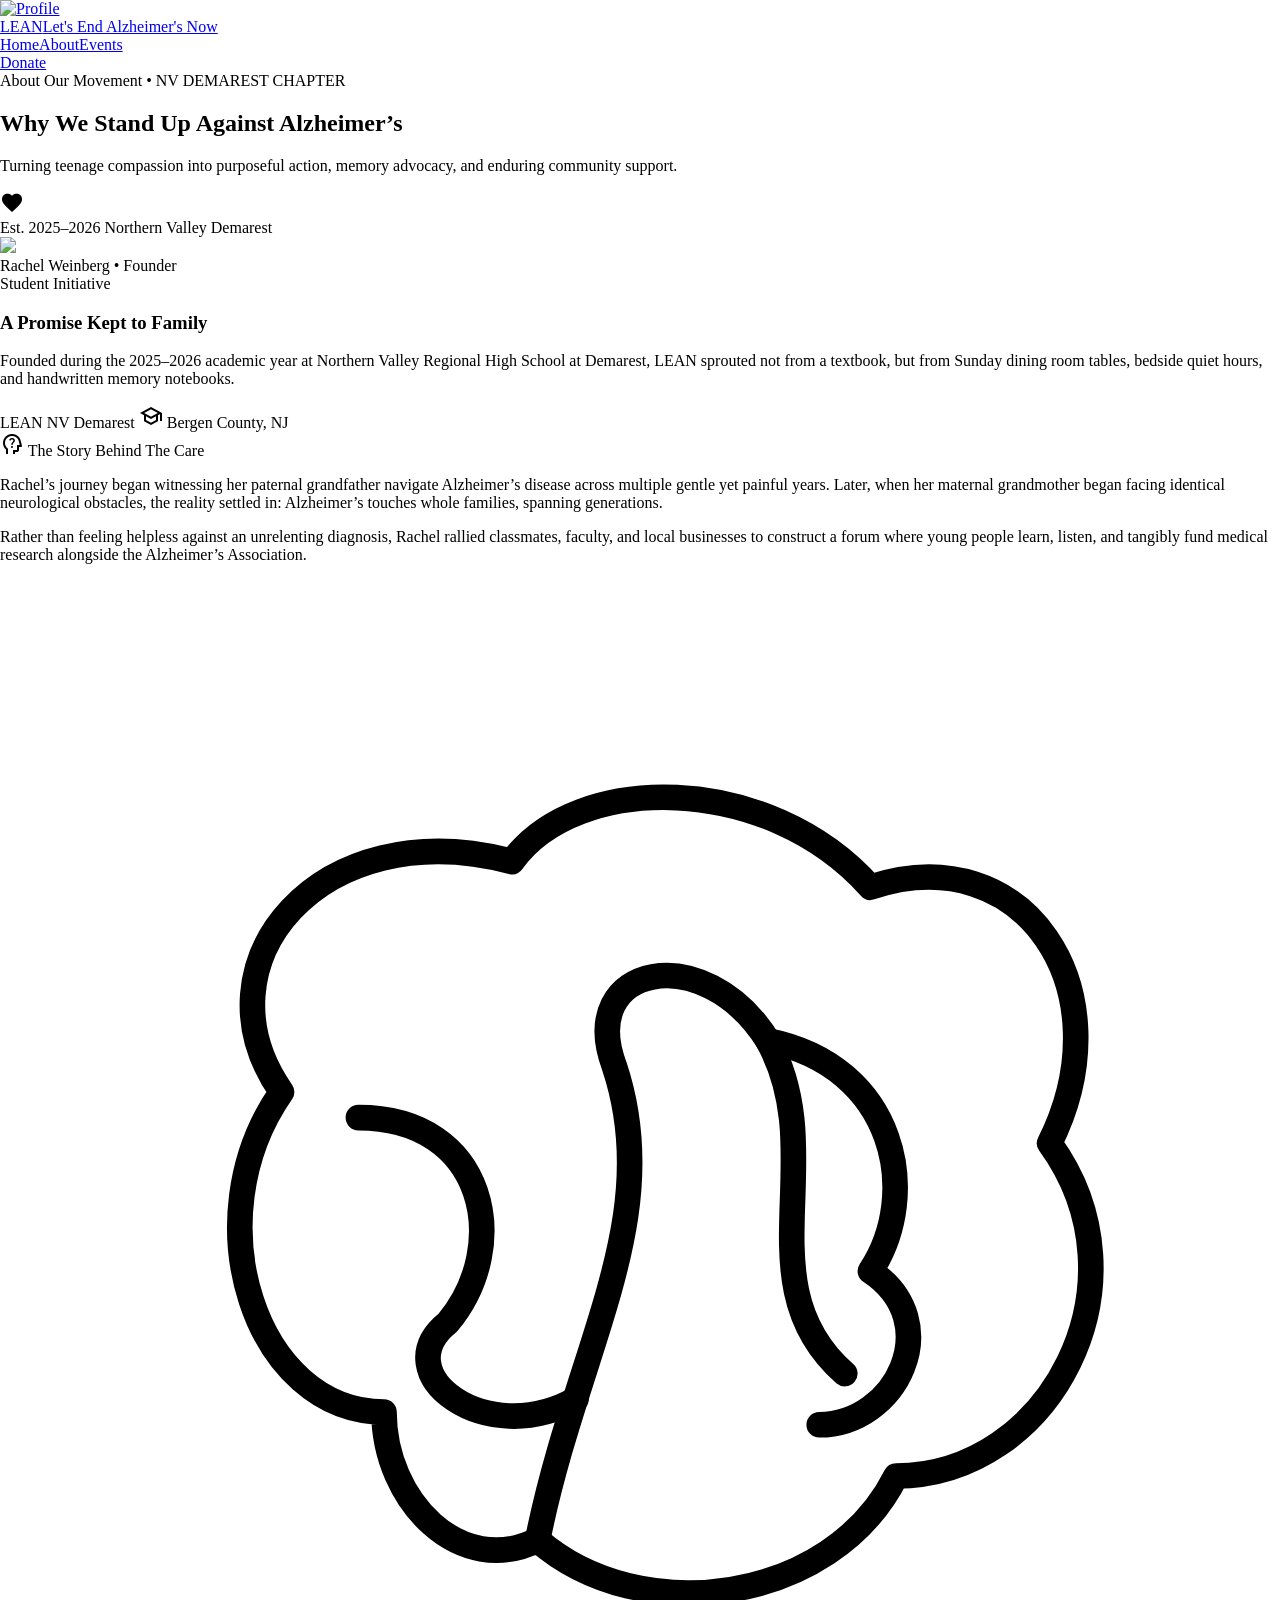
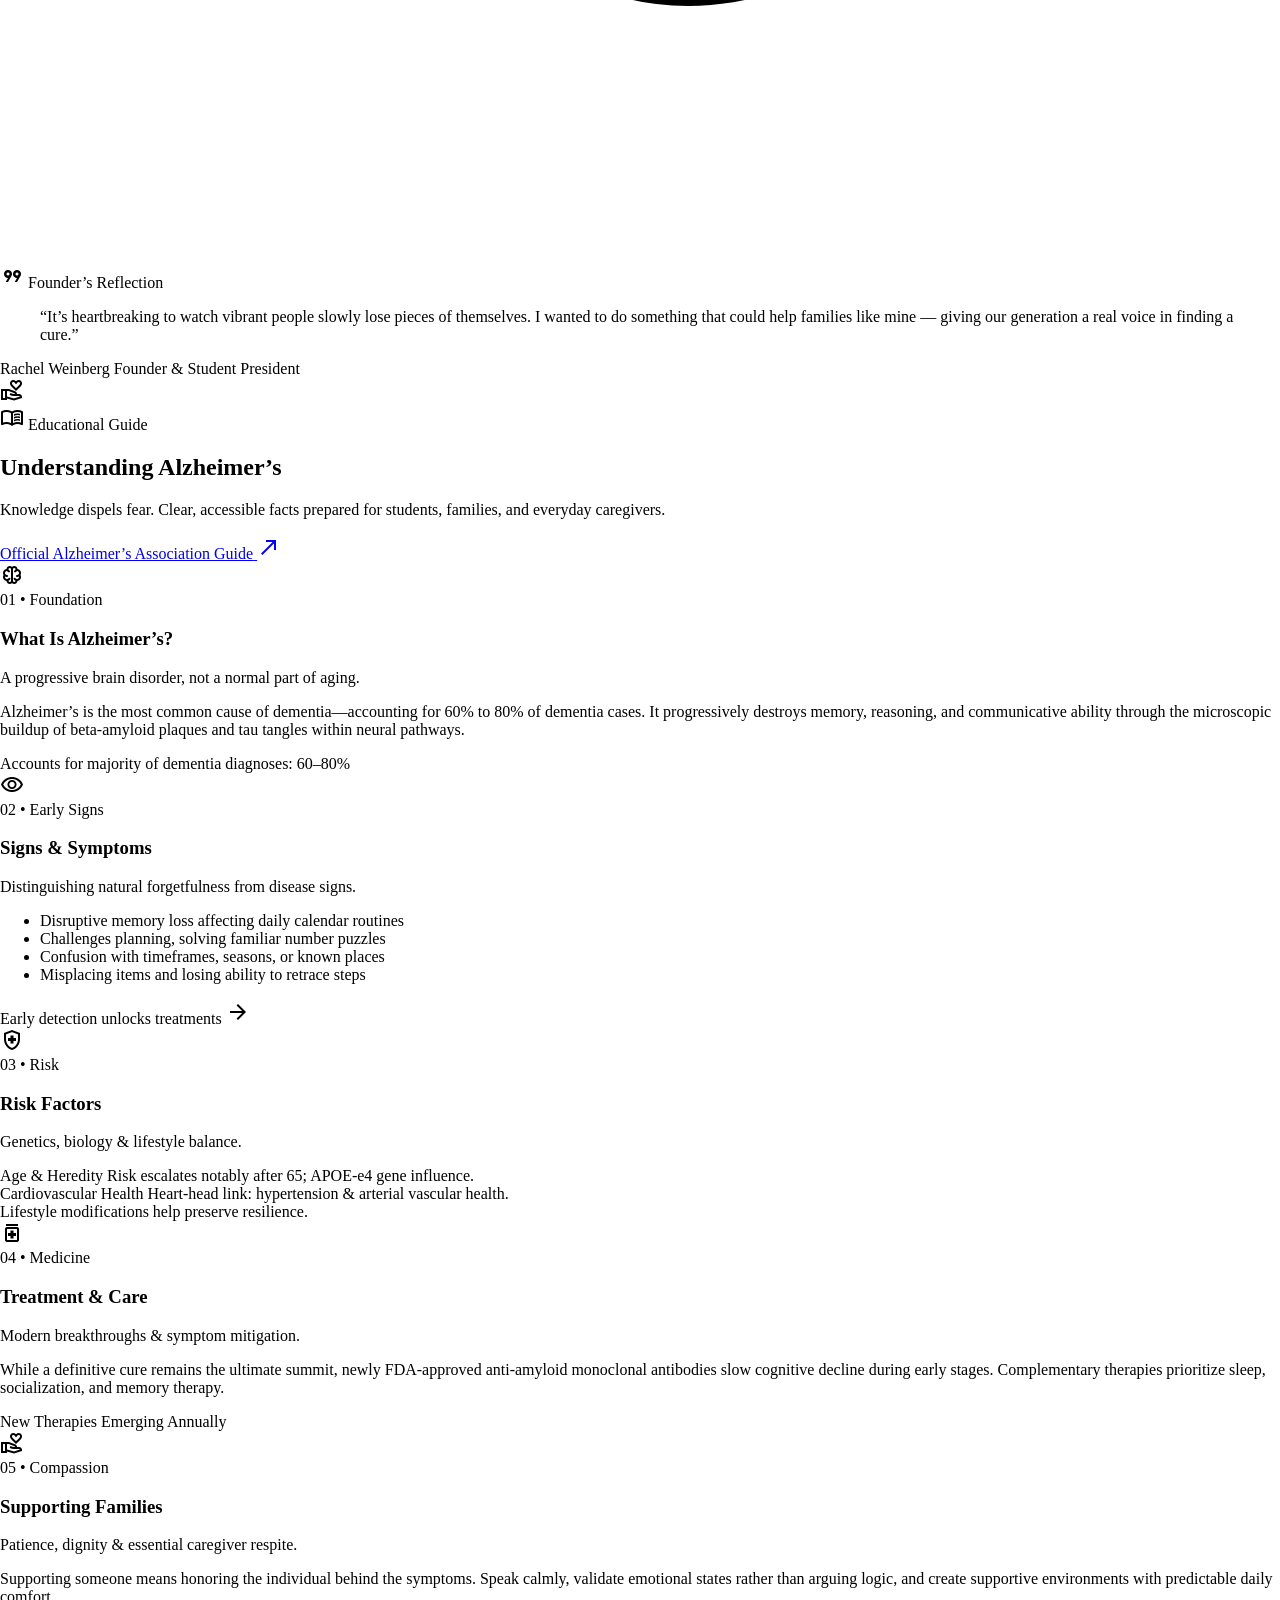
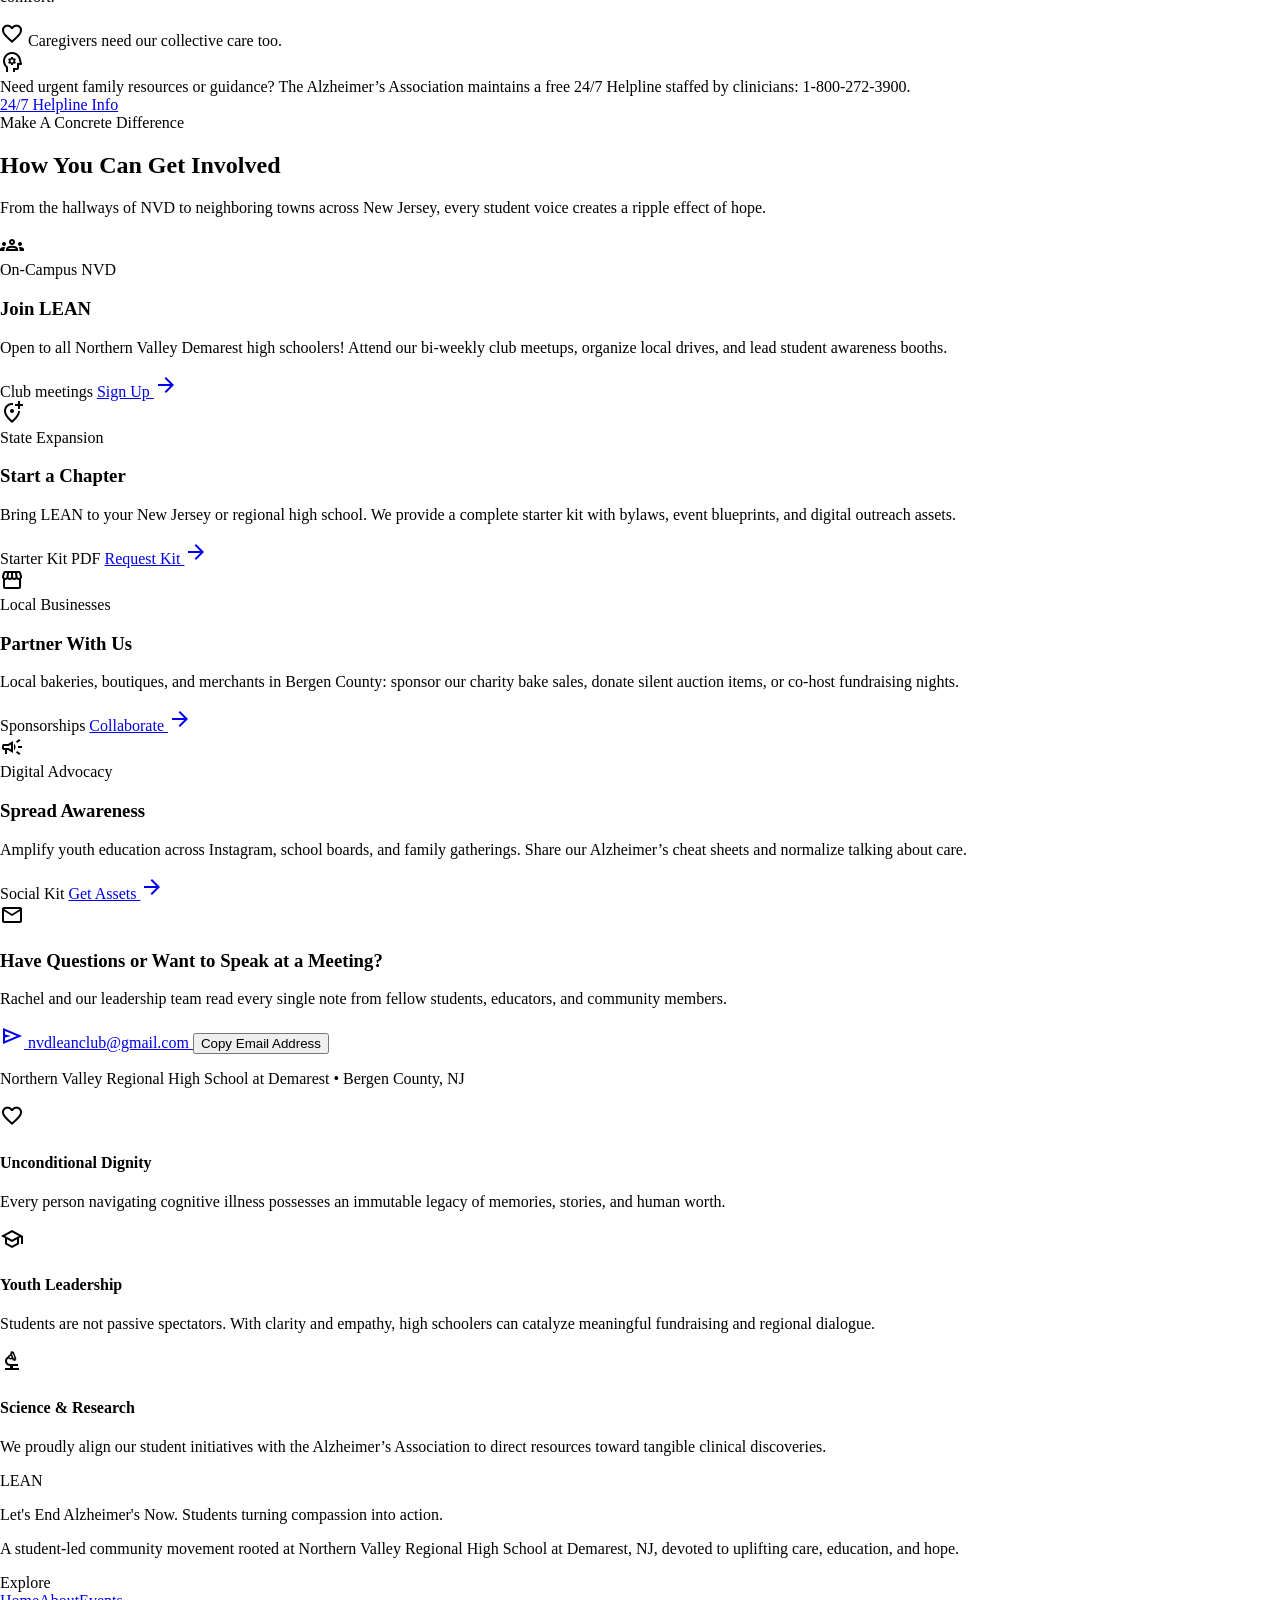
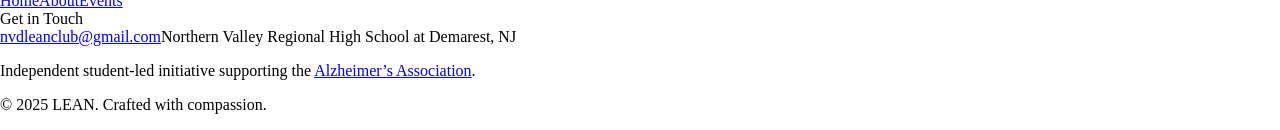
==== about.html @ e86d23d5 "Initial commit" ====
<!DOCTYPE html><html lang="en" style=""><head><meta charset="utf-8"><meta content="width=device-width, initial-scale=1.0" name="viewport"><meta content="web_standard" name="shell-type"><title>LEAN — Let's End Alzheimer's Now</title><link href="https://fonts.googleapis.com" rel="preconnect"><link crossorigin="" href="https://fonts.gstatic.com" rel="preconnect"><link href="https://fonts.googleapis.com/css2?family=Playfair+Display:ital,wght@0,400..900;1,400..900&amp;family=Plus+Jakarta+Sans:wght@400;500;600;700;800&amp;display=swap" rel="stylesheet"><link href="https://fonts.googleapis.com/css2?family=Material+Symbols+Outlined:opsz,wght,FILL,GRAD@24,400,0,0" rel="stylesheet">
<link href="https://fonts.googleapis.com/css2?family=Material+Symbols+Outlined:wght,FILL@100..700,0..1&amp;display=swap" rel="stylesheet"><link href="styles.css" rel="stylesheet"><script src="https://cdn.tailwindcss.com"></script><script id="tailwind-config">tailwind.config = { darkMode: "class", theme: { extend: { "colors": { "primary-fixed": "#f5d9ff", "on-surface-variant": "#4c444f", "on-error": "#ffffff", "secondary-container": "#e097ff", "on-surface": "#2c0d3b", "surface-container-high": "#f9e0ff", "background": "#fff7fc", "surface-tint": "#7a4a96", "on-error-container": "#93000a", "on-secondary-container": "#682587", "tertiary-fixed-dim": "#dabce7", "error-container": "#ffdad6", "on-primary-fixed": "#30004b", "surface-container": "#fce7ff", "surface-container-lowest": "#ffffff", "on-tertiary-fixed": "#271333", "on-primary-container": "#b27fcf", "error": "#ba1a1a", "tertiary-container": "#392345", "inverse-on-surface": "#fdebff", "on-tertiary-fixed-variant": "#553e61", "primary": "#2a0042", "secondary-fixed-dim": "#eab2ff", "tertiary": "#230e2f", "on-tertiary": "#ffffff", "inverse-primary": "#e5b4ff", "on-primary": "#ffffff", "surface-variant": "#f7d8ff", "surface": "#fff7fc", "surface-container-highest": "#f7d8ff", "on-secondary": "#ffffff", "tertiary-fixed": "#f5d9ff", "on-secondary-fixed-variant": "#692689", "inverse-surface": "#422351", "secondary": "#8441a3", "on-tertiary-container": "#a589b2", "primary-container": "#43145f", "surface-bright": "#fff7fc", "surface-dim": "#f3cdff", "secondary-fixed": "#f7d8ff", "on-primary-fixed-variant": "#60327c", "outline": "#7e7480", "on-secondary-fixed": "#310048", "primary-fixed-dim": "#e5b4ff", "surface-container-low": "#feefff", "on-background": "#2c0d3b", "outline-variant": "#cfc3d0" }, "borderRadius": { "DEFAULT": "1rem", "lg": "2rem", "xl": "3rem", "full": "9999px" }, "spacing": { "space-sm": "0.75rem", "space-lg": "2rem", "margin-mobile": "1.25rem", "gutter-mobile": "1rem", "space-md": "1.25rem", "space-xs": "0.375rem", "gutter": "1.5rem", "space-xl": "3.5rem", "margin": "2.5rem" }, "fontFamily": { "label-script": [ "Playfair Display" ], "subheading-serif-sm": [ "Playfair Display" ], "headline-xl": [ "Plus Jakarta Sans" ], "body-md": [ "Plus Jakarta Sans" ], "body-sm": [ "Plus Jakarta Sans" ], "headline-xl-mobile": [ "Plus Jakarta Sans" ], "headline-lg-mobile": [ "Plus Jakarta Sans" ], "headline-lg": [ "Plus Jakarta Sans" ], "label-caps": [ "Plus Jakarta Sans" ], "headline-md": [ "Plus Jakarta Sans" ], "subheading-serif": [ "Playfair Display" ], "body-lg": [ "Plus Jakarta Sans" ] }, "fontSize": { "label-script": [ "15px", { "lineHeight": "20px", "fontWeight": "400" } ], "subheading-serif-sm": [ "18px", { "lineHeight": "26px", "fontWeight": "400" } ], "headline-xl": [ "48px", { "lineHeight": "56px", "letterSpacing": "0.08em", "fontWeight": "800" } ], "body-md": [ "16px", { "lineHeight": "24px", "fontWeight": "400" } ], "body-sm": [ "14px", { "lineHeight": "20px", "fontWeight": "400" } ], "headline-xl-mobile": [ "32px", { "lineHeight": "40px", "letterSpacing": "0.06em", "fontWeight": "800" } ], "headline-lg-mobile": [ "26px", { "lineHeight": "34px", "letterSpacing": "0.06em", "fontWeight": "800" } ], "headline-lg": [ "36px", { "lineHeight": "44px", "letterSpacing": "0.08em", "fontWeight": "800" } ], "label-caps": [ "13px", { "lineHeight": "18px", "letterSpacing": "0.12em", "fontWeight": "700" } ], "headline-md": [ "24px", { "lineHeight": "32px", "letterSpacing": "0.05em", "fontWeight": "700" } ], "subheading-serif": [ "22px", { "lineHeight": "30px", "fontWeight": "400" } ], "body-lg": [ "18px", { "lineHeight": "28px", "fontWeight": "400" } ] } } } };</script></head><body class="bg-background font-body-md text-on-surface antialiased selection:bg-secondary-container selection:text-on-secondary-container"><header class="fixed top-0 left-0 right-0 w-full z-50 bg-surface/85 backdrop-blur-xl shadow-[0_12px_32px_-4px_rgba(67,20,95,0.06)]"><div class="h-20 w-full px-margin-mobile lg:px-margin flex items-center justify-between gap-gutter"><div class="flex items-center gap-space-sm min-w-0"><a class="flex items-center gap-space-sm group" data-path="home" href="index.html"><div class="relative flex items-center justify-center"><div class="absolute -inset-1 rounded-full bg-secondary-fixed opacity-70 blur-sm group-hover:opacity-100 transition-opacity"></div><img alt="Profile" class="w-8 h-8 rounded-full object-cover relative z-10" src="https://lh3.googleusercontent.com/aida/[base64]"></div><div class="flex flex-col truncate"><span class="font-headline-md text-body-lg text-primary font-bold tracking-tight">LEAN</span><span class="font-label-script text-label-script italic text-on-surface-variant hidden sm:inline-block leading-none">Let's End Alzheimer's Now</span></div></a></div><nav class="hidden md:flex items-center gap-space-xs px-space-xs py-1 rounded-full bg-surface-container-lowest shadow-[0_4px_12px_-2px_rgba(67,20,95,0.04)]" data-active-classes="bg-surface-container text-primary font-bold rounded-full shadow-sm"><a class="px-space-md py-space-xs rounded-full font-label-caps text-label-caps uppercase text-on-surface-variant hover:text-on-surface hover:bg-surface-container transition-all" data-path="home" href="index.html">Home</a><a aria-current="page" class="px-space-md py-space-xs uppercase transition-all bg-surface-container text-primary font-bold rounded-full shadow-sm" data-path="about" href="about.html">About</a><a class="px-space-md py-space-xs rounded-full font-label-caps text-label-caps uppercase text-on-surface-variant hover:text-on-surface hover:bg-surface-container transition-all" data-path="events" href="events.html">Events</a></nav><div class="flex items-center gap-space-sm"><a class="inline-flex items-center justify-center px-space-lg py-space-xs rounded-full bg-primary-container text-on-primary font-label-caps text-label-caps uppercase shadow-[0_12px_32px_-4px_rgba(67,20,95,0.25)] hover:bg-secondary hover:text-on-secondary hover:shadow-[0_16px_36px_-4px_rgba(132,65,163,0.35)] transition-all transform hover:-translate-y-0.5 active:translate-y-0" href="donate.html">Donate</a></div></div></header><main class="w-full pt-20 bg-background min-h-screen"><div class="flex flex-col w-full">
<!-- Top Ambient Floating Graphic Elements -->
<div class="relative w-full overflow-hidden">
<div class="absolute -top-24 -right-24 w-96 h-96 rounded-full bg-secondary-fixed opacity-40 blur-3xl pointer-events-none"></div>
<div class="absolute top-1/2 -left-20 w-80 h-80 rounded-full bg-surface-variant opacity-50 blur-2xl pointer-events-none"></div>
<!-- Section 1: Hero & Founder Narrative -->
<section class="w-full px-margin-mobile lg:px-margin pt-space-lg pb-space-xl relative z-10">
<div class="max-w-7xl mx-auto flex flex-col gap-space-lg">
<!-- Breadcrumb / Overline Capsule Badge -->
<div class="flex items-center gap-space-xs">
<span class="inline-flex items-center gap-2 px-space-md py-1.5 rounded-full bg-surface-container text-secondary font-label-caps text-label-caps uppercase shadow-sm">
<span class="w-2 h-2 rounded-full bg-secondary animate-pulse"></span>
            About Our Movement
          </span>
<span class="text-outline font-label-caps text-label-caps tracking-widest hidden sm:inline-block">• NV DEMAREST CHAPTER</span>
</div>
<!-- Hero Heading Block -->
<div class="grid grid-cols-1 lg:grid-cols-12 gap-space-lg items-end">
<div class="lg:col-span-8 flex flex-col gap-space-sm">
<h1 class="font-headline-xl text-headline-xl text-primary uppercase tracking-tight leading-none">
              Why We Stand Up Against Alzheimer’s
            </h1>
<p class="font-subheading-serif text-subheading-serif italic text-on-surface-variant max-w-2xl">
              Turning teenage compassion into purposeful action, memory advocacy, and enduring community support.
            </p>
</div>
<div class="lg:col-span-4 flex lg:justify-end">
<!-- Micro badge inspired by the circular heart emblem -->
<div class="inline-flex items-center gap-space-sm p-space-sm bg-surface-container-lowest rounded-2xl shadow-[0_12px_32px_-4px_rgba(67,20,95,0.06)]">
<div class="w-12 h-12 rounded-full bg-primary-container flex items-center justify-center text-primary-fixed">
<span class="material-symbols-outlined" style="font-variation-settings: 'FILL' 1;">favorite</span>
</div>
<div class="flex flex-col">
<span class="font-headline-md text-body-md font-bold text-primary">Est. 2025–2026</span>
<span class="font-body-sm text-body-sm text-on-surface-variant">Northern Valley Demarest</span>
</div>
</div>
</div>
</div>
<!-- Founder Story: Asymmetric Grid with Fluid Line Brain Art & Speech Bubble -->
<div class="grid grid-cols-1 lg:grid-cols-12 gap-gutter items-stretch mt-space-md">
<!-- Founder Image & Visual Context Card -->
<div class="lg:col-span-5 bg-surface-container-lowest rounded-lg p-space-lg shadow-[0_12px_32px_-4px_rgba(67,20,95,0.08)] flex flex-col justify-between relative overflow-hidden group">
<div class="absolute -bottom-10 -right-10 w-44 h-44 rounded-full bg-surface-container-high opacity-70 pointer-events-none"></div>
<div class="flex flex-col gap-space-md relative z-10">
<div class="relative w-full aspect-[4/3] rounded-2xl overflow-hidden shadow-inner">
<img class="w-full h-full object-cover transition-transform duration-700 group-hover:scale-105" data-alt="Warm natural portrait of high school student Rachel Weinberg in Demarest New Jersey, sitting peacefully outdoors surrounded by lavender flowers with soft afternoon sunlight and genuine compassionate expression in warm purple and plum tones." src="https://lh3.googleusercontent.com/aida-public/[base64]">
<div class="absolute bottom-3 left-3 bg-surface-container-lowest/90 backdrop-blur-md px-3 py-1 rounded-full text-primary font-label-caps text-label-caps uppercase">
                  Rachel Weinberg • Founder
                </div>
</div>
<div class="flex flex-col gap-space-xs">
<span class="font-label-caps text-label-caps text-secondary uppercase tracking-widest">Student Initiative</span>
<h3 class="font-headline-md text-headline-md text-primary">A Promise Kept to Family</h3>
<p class="font-body-md text-body-md text-on-surface-variant leading-relaxed">
                  Founded during the 2025–2026 academic year at Northern Valley Regional High School at Demarest, LEAN sprouted not from a textbook, but from Sunday dining room tables, bedside quiet hours, and handwritten memory notebooks.
                </p>
</div>
</div>
<div class="pt-space-md relative z-10 flex items-center justify-between border-t border-surface-container">
<span class="font-label-script text-label-script italic text-primary">LEAN NV Demarest</span>
<span class="inline-flex items-center gap-1 font-body-sm text-body-sm text-secondary font-medium">
<span class="material-symbols-outlined text-sm">school</span> Bergen County, NJ
              </span>
</div>
</div>
<!-- Narrative Journey + Large Speech Bubble Quote -->
<div class="lg:col-span-7 flex flex-col justify-between gap-space-md">
<!-- Narrative Paragraph Block -->
<div class="bg-surface-container rounded-lg p-space-lg shadow-sm flex flex-col gap-space-sm relative">
<div class="flex items-center gap-space-xs text-secondary mb-1">
<span class="material-symbols-outlined text-xl">psychology_alt</span>
<span class="font-label-caps text-label-caps uppercase tracking-wider">The Story Behind The Care</span>
</div>
<p class="font-body-lg text-body-lg text-on-surface leading-relaxed">
                Rachel’s journey began witnessing her paternal grandfather navigate Alzheimer’s disease across multiple gentle yet painful years. Later, when her maternal grandmother began facing identical neurological obstacles, the reality settled in: Alzheimer’s touches whole families, spanning generations.
              </p>
<p class="font-body-md text-body-md text-on-surface-variant leading-relaxed">
                Rather than feeling helpless against an unrelenting diagnosis, Rachel rallied classmates, faculty, and local businesses to construct a forum where young people learn, listen, and tangibly fund medical research alongside the Alzheimer’s Association.
              </p>
</div>
<!-- Speech Bubble Quote Card (Inspired by organic soft styling) -->
<div class="bg-primary-container text-on-primary rounded-lg p-space-lg shadow-[0_16px_36px_-4px_rgba(67,20,95,0.22)] relative overflow-hidden flex flex-col justify-between">
<!-- Inline Continuous Line Brain SVG in corner inspired by attached poster -->
<svg class="absolute -right-4 -bottom-4 w-44 h-44 text-surface-tint opacity-20 pointer-events-none" fill="none" stroke="currentColor" stroke-linecap="round" stroke-linejoin="round" stroke-width="2" viewBox="0 0 100 100">
<path d="M30 65 C 20 65, 15 50, 22 40 C 15 30, 25 18, 40 22 C 45 15, 60 15, 68 24 C 80 20, 88 32, 82 44 C 90 55, 82 70, 70 70 C 65 80, 50 82, 42 75 C 36 78, 30 72, 30 65 Z"></path>
<path d="M42 75 C 45 60, 52 50, 48 38 C 45 30, 55 28, 60 36 C 65 45, 58 55, 66 62"></path>
<path d="M28 42 C 38 42, 40 52, 35 58 C 30 62, 38 68, 45 64"></path>
<path d="M60 36 C 70 38, 72 48, 68 54 C 74 58, 70 66, 64 66"></path>
</svg>
<div class="flex items-center gap-space-xs mb-space-sm text-secondary-fixed">
<span class="material-symbols-outlined text-2xl">format_quote</span>
<span class="font-label-caps text-label-caps uppercase tracking-wider">Founder’s Reflection</span>
</div>
<blockquote class="font-subheading-serif text-subheading-serif italic text-surface leading-relaxed relative z-10">
                “It’s heartbreaking to watch vibrant people slowly lose pieces of themselves. I wanted to do something that could help families like mine — giving our generation a real voice in finding a cure.”
              </blockquote>
<div class="mt-space-md pt-space-sm flex items-center justify-between border-t border-surface-tint/30 relative z-10">
<div class="flex flex-col">
<span class="font-headline-md text-body-md font-bold text-surface">Rachel Weinberg</span>
<span class="font-label-script text-label-script text-tertiary-fixed italic">Founder &amp; Student President</span>
</div>
<div class="w-10 h-10 rounded-full bg-secondary flex items-center justify-center text-surface shadow-sm">
<span class="material-symbols-outlined text-lg">volunteer_activism</span>
</div>
</div>
</div>
</div>
</div>
</div>
</section>
<!-- Section 2: Educational Alzheimer's Hub (Inspired by attached poster graphic) -->
<section class="w-full px-margin-mobile lg:px-margin py-space-xl bg-surface-container-low relative">
<div class="max-w-7xl mx-auto flex flex-col gap-space-xl">
<!-- Section Header with Continuous Line Brain Graphic Motif -->
<div class="flex flex-col lg:flex-row lg:items-end justify-between gap-space-md">
<div class="flex flex-col gap-space-xs max-w-2xl">
<div class="inline-flex items-center gap-2 px-space-md py-1 rounded-full bg-surface-container-high text-on-secondary-container font-label-caps text-label-caps uppercase self-start">
<span class="material-symbols-outlined text-sm">menu_book</span>
              Educational Guide
            </div>
<h2 class="font-headline-xl text-headline-xl text-primary tracking-tight">
              Understanding Alzheimer’s
            </h2>
<p class="font-subheading-serif text-subheading-serif italic text-on-surface-variant">
              Knowledge dispels fear. Clear, accessible facts prepared for students, families, and everyday caregivers.
            </p>
</div>
<!-- Official External Link Button -->
<div class="flex items-center gap-space-sm">
<a class="inline-flex items-center gap-space-xs px-space-lg py-space-sm rounded-full bg-primary-container text-on-primary font-label-caps text-label-caps uppercase shadow-[0_12px_32px_-4px_rgba(67,20,95,0.2)] hover:bg-secondary hover:text-on-secondary transition-all transform hover:-translate-y-0.5 active:translate-y-0 group" href="https://www.alz.org" rel="noopener noreferrer" target="_blank">
<span class="">Official Alzheimer’s Association Guide</span>
<span class="material-symbols-outlined text-base group-hover:translate-x-1 group-hover:-translate-y-0.5 transition-transform">north_east</span>
</a>
</div>
</div>
<!-- 5 Interactive Education Cards Bento (Pebble-shaped organic visual language) -->
<div class="grid grid-cols-1 md:grid-cols-2 lg:grid-cols-12 gap-gutter">
<!-- Card 1: What is Alzheimer's? (Span 7) -->
<div class="lg:col-span-7 bg-surface-container-lowest rounded-lg p-space-lg shadow-[0_12px_32px_-4px_rgba(67,20,95,0.06)] flex flex-col justify-between relative group hover:shadow-[0_16px_36px_-4px_rgba(67,20,95,0.12)] transition-all">
<div class="flex items-start justify-between gap-space-sm mb-space-sm">
<div class="w-12 h-12 rounded-full bg-surface-container flex items-center justify-center text-secondary">
<span class="material-symbols-outlined text-2xl">neurology</span>
</div>
<span class="px-3 py-1 rounded-full bg-surface-container-high text-primary font-label-caps text-label-caps uppercase">01 • Foundation</span>
</div>
<div class="flex flex-col gap-space-xs mb-space-md">
<h3 class="font-headline-lg text-headline-lg text-primary">What Is Alzheimer’s?</h3>
<p class="font-subheading-serif-sm text-subheading-serif-sm italic text-secondary">A progressive brain disorder, not a normal part of aging.</p>
<p class="font-body-md text-body-md text-on-surface-variant leading-relaxed mt-space-xs">
                Alzheimer’s is the most common cause of dementia—accounting for 60% to 80% of dementia cases. It progressively destroys memory, reasoning, and communicative ability through the microscopic buildup of beta-amyloid plaques and tau tangles within neural pathways.
              </p>
</div>
<!-- Visual breakdown mini bar -->
<div class="p-space-sm rounded-2xl bg-surface-container flex items-center justify-between">
<span class="font-body-sm text-body-sm text-on-surface-variant">Accounts for majority of dementia diagnoses:</span>
<span class="font-headline-md text-body-md font-bold text-primary">60–80%</span>
</div>
</div>
<!-- Card 2: Signs & Symptoms (Span 5) -->
<div class="lg:col-span-5 bg-surface-container-lowest rounded-lg p-space-lg shadow-[0_12px_32px_-4px_rgba(67,20,95,0.06)] flex flex-col justify-between relative group hover:shadow-[0_16px_36px_-4px_rgba(67,20,95,0.12)] transition-all">
<div>
<div class="flex items-start justify-between gap-space-sm mb-space-sm">
<div class="w-12 h-12 rounded-full bg-surface-container flex items-center justify-center text-secondary">
<span class="material-symbols-outlined text-2xl">visibility</span>
</div>
<span class="px-3 py-1 rounded-full bg-surface-container-high text-primary font-label-caps text-label-caps uppercase">02 • Early Signs</span>
</div>
<h3 class="font-headline-md text-headline-md text-primary mb-space-xs">Signs &amp; Symptoms</h3>
<p class="font-subheading-serif-sm text-subheading-serif-sm italic text-secondary mb-space-sm">Distinguishing natural forgetfulness from disease signs.</p>
<ul class="flex flex-col gap-2 font-body-sm text-body-sm text-on-surface-variant">
<li class="flex items-center gap-2">
<span class="w-1.5 h-1.5 rounded-full bg-secondary"></span>
                  Disruptive memory loss affecting daily calendar routines
                </li>
<li class="flex items-center gap-2">
<span class="w-1.5 h-1.5 rounded-full bg-secondary"></span>
                  Challenges planning, solving familiar number puzzles
                </li>
<li class="flex items-center gap-2">
<span class="w-1.5 h-1.5 rounded-full bg-secondary"></span>
                  Confusion with timeframes, seasons, or known places
                </li>
<li class="flex items-center gap-2">
<span class="w-1.5 h-1.5 rounded-full bg-secondary"></span>
                  Misplacing items and losing ability to retrace steps
                </li>
</ul>
</div>
<div class="mt-space-md pt-space-xs text-primary font-label-caps text-label-caps uppercase flex items-center gap-1">
<span class="">Early detection unlocks treatments</span>
<span class="material-symbols-outlined text-sm">arrow_forward</span>
</div>
</div>
<!-- Card 3: Risk Factors (Span 4) -->
<div class="lg:col-span-4 bg-surface-container-lowest rounded-lg p-space-lg shadow-[0_12px_32px_-4px_rgba(67,20,95,0.06)] flex flex-col justify-between group hover:shadow-[0_16px_36px_-4px_rgba(67,20,95,0.12)] transition-all">
<div>
<div class="flex items-start justify-between gap-space-sm mb-space-sm">
<div class="w-12 h-12 rounded-full bg-surface-container flex items-center justify-center text-secondary">
<span class="material-symbols-outlined text-2xl">health_and_safety</span>
</div>
<span class="px-3 py-1 rounded-full bg-surface-container-high text-primary font-label-caps text-label-caps uppercase">03 • Risk</span>
</div>
<h3 class="font-headline-md text-headline-md text-primary mb-space-xs">Risk Factors</h3>
<p class="font-subheading-serif-sm text-subheading-serif-sm italic text-secondary mb-space-sm">Genetics, biology &amp; lifestyle balance.</p>
<div class="flex flex-col gap-2 font-body-sm text-body-sm text-on-surface-variant">
<div class="p-2.5 rounded-xl bg-surface-container-low flex flex-col">
<span class="font-bold text-primary">Age &amp; Heredity</span>
<span class="text-xs text-on-surface-variant">Risk escalates notably after 65; APOE-e4 gene influence.</span>
</div>
<div class="p-2.5 rounded-xl bg-surface-container-low flex flex-col">
<span class="font-bold text-primary">Cardiovascular Health</span>
<span class="text-xs text-on-surface-variant">Heart-head link: hypertension &amp; arterial vascular health.</span>
</div>
</div>
</div>
<span class="text-xs text-on-surface-variant italic mt-space-sm">Lifestyle modifications help preserve resilience.</span>
</div>
<!-- Card 4: Treatment & Care (Span 4) -->
<div class="lg:col-span-4 bg-surface-container-lowest rounded-lg p-space-lg shadow-[0_12px_32px_-4px_rgba(67,20,95,0.06)] flex flex-col justify-between group hover:shadow-[0_16px_36px_-4px_rgba(67,20,95,0.12)] transition-all">
<div>
<div class="flex items-start justify-between gap-space-sm mb-space-sm">
<div class="w-12 h-12 rounded-full bg-surface-container flex items-center justify-center text-secondary">
<span class="material-symbols-outlined text-2xl">medication</span>
</div>
<span class="px-3 py-1 rounded-full bg-surface-container-high text-primary font-label-caps text-label-caps uppercase">04 • Medicine</span>
</div>
<h3 class="font-headline-md text-headline-md text-primary mb-space-xs">Treatment &amp; Care</h3>
<p class="font-subheading-serif-sm text-subheading-serif-sm italic text-secondary mb-space-sm">Modern breakthroughs &amp; symptom mitigation.</p>
<p class="font-body-sm text-body-sm text-on-surface-variant leading-relaxed">
                While a definitive cure remains the ultimate summit, newly FDA-approved anti-amyloid monoclonal antibodies slow cognitive decline during early stages. Complementary therapies prioritize sleep, socialization, and memory therapy.
              </p>
</div>
<div class="p-space-xs rounded-xl bg-surface-container text-center font-label-caps text-label-caps uppercase text-primary font-bold mt-space-sm">
              New Therapies Emerging Annually
            </div>
</div>
<!-- Card 5: Supporting Someone with Alzheimer's (Span 4) -->
<div class="lg:col-span-4 bg-surface-container-lowest rounded-lg p-space-lg shadow-[0_12px_32px_-4px_rgba(67,20,95,0.06)] flex flex-col justify-between group hover:shadow-[0_16px_36px_-4px_rgba(67,20,95,0.12)] transition-all">
<div>
<div class="flex items-start justify-between gap-space-sm mb-space-sm">
<div class="w-12 h-12 rounded-full bg-surface-container flex items-center justify-center text-secondary">
<span class="material-symbols-outlined text-2xl">volunteer_activism</span>
</div>
<span class="px-3 py-1 rounded-full bg-surface-container-high text-primary font-label-caps text-label-caps uppercase">05 • Compassion</span>
</div>
<h3 class="font-headline-md text-headline-md text-primary mb-space-xs">Supporting Families</h3>
<p class="font-subheading-serif-sm text-subheading-serif-sm italic text-secondary mb-space-sm">Patience, dignity &amp; essential caregiver respite.</p>
<p class="font-body-sm text-body-sm text-on-surface-variant leading-relaxed">
                Supporting someone means honoring the individual behind the symptoms. Speak calmly, validate emotional states rather than arguing logic, and create supportive environments with predictable daily comfort.
              </p>
</div>
<div class="flex items-center gap-2 mt-space-sm text-secondary font-label-script text-label-script italic">
<span class="material-symbols-outlined text-base">favorite</span>
              Caregivers need our collective care too.
            </div>
</div>
</div>
<!-- Educational Callout Ribbon with Heart & Hands illustration context -->
<div class="p-space-lg bg-surface-container rounded-lg flex flex-col md:flex-row items-center justify-between gap-space-md">
<div class="flex items-center gap-space-md">
<div class="w-16 h-16 rounded-full bg-primary-container flex-shrink-0 flex items-center justify-center text-surface shadow-md">
<span class="material-symbols-outlined text-3xl">psychology</span>
</div>
<div class="flex flex-col">
<span class="font-headline-md text-body-lg font-bold text-primary">Need urgent family resources or guidance?</span>
<span class="font-body-sm text-body-sm text-on-surface-variant">The Alzheimer’s Association maintains a free 24/7 Helpline staffed by clinicians: 1-800-272-3900.</span>
</div>
</div>
<a class="px-space-md py-space-xs rounded-full bg-surface-container-lowest text-primary hover:bg-primary hover:text-surface transition-all font-label-caps text-label-caps uppercase shadow-sm flex-shrink-0" href="https://www.alz.org/help-support" rel="noopener noreferrer" target="_blank">
            24/7 Helpline Info
          </a>
</div>
</div>
</section>
<!-- Section 3: Student Involvement & Get Involved -->
<section class="w-full px-margin-mobile lg:px-margin py-space-xl relative z-10">
<div class="max-w-7xl mx-auto flex flex-col gap-space-xl">
<!-- Section Title & Subheading -->
<div class="flex flex-col items-center text-center max-w-3xl mx-auto gap-space-xs">
<span class="inline-flex items-center gap-2 px-space-md py-1 rounded-full bg-surface-container text-secondary font-label-caps text-label-caps uppercase">
            Make A Concrete Difference
          </span>
<h2 class="font-headline-xl text-headline-xl text-primary tracking-tight">
            How You Can Get Involved
          </h2>
<p class="font-subheading-serif text-subheading-serif italic text-on-surface-variant">
            From the hallways of NVD to neighboring towns across New Jersey, every student voice creates a ripple effect of hope.
          </p>
</div>
<!-- 4 Bubbly Interactive Action Cards -->
<div class="grid grid-cols-1 md:grid-cols-2 lg:grid-cols-4 gap-gutter">
<!-- Card 1: Join LEAN (NVD Students) -->
<div class="bg-surface-container-lowest rounded-lg p-space-lg shadow-[0_12px_32px_-4px_rgba(67,20,95,0.06)] flex flex-col justify-between group hover:-translate-y-1 hover:shadow-[0_16px_36px_-4px_rgba(67,20,95,0.15)] transition-all cursor-pointer">
<div class="flex flex-col gap-space-md">
<div class="w-14 h-14 rounded-2xl bg-surface-container flex items-center justify-center text-primary group-hover:bg-primary-container group-hover:text-surface transition-colors">
<span class="material-symbols-outlined text-3xl">groups</span>
</div>
<div class="flex flex-col gap-space-xs">
<span class="font-label-caps text-label-caps uppercase text-secondary">On-Campus NVD</span>
<h3 class="font-headline-md text-headline-md text-primary">Join LEAN</h3>
<p class="font-body-sm text-body-sm text-on-surface-variant leading-relaxed">
                  Open to all Northern Valley Demarest high schoolers! Attend our bi-weekly club meetups, organize local drives, and lead student awareness booths.
                </p>
</div>
</div>
<div class="mt-space-md pt-space-sm border-t border-surface-container flex items-center justify-between">
<span class="font-label-script text-label-script text-secondary italic">Club meetings</span>
<a class="inline-flex items-center text-primary font-label-caps text-label-caps uppercase group-hover:text-secondary transition-colors" href="mailto:nvdleanclub@gmail.com?subject=Join%20LEAN%20Club%20Interest">
                Sign Up <span class="material-symbols-outlined text-sm ml-1">arrow_forward</span>
</a>
</div>
</div>
<!-- Card 2: Start a Chapter -->
<div class="bg-surface-container-lowest rounded-lg p-space-lg shadow-[0_12px_32px_-4px_rgba(67,20,95,0.06)] flex flex-col justify-between group hover:-translate-y-1 hover:shadow-[0_16px_36px_-4px_rgba(67,20,95,0.15)] transition-all cursor-pointer">
<div class="flex flex-col gap-space-md">
<div class="w-14 h-14 rounded-2xl bg-surface-container flex items-center justify-center text-primary group-hover:bg-primary-container group-hover:text-surface transition-colors">
<span class="material-symbols-outlined text-3xl">add_location_alt</span>
</div>
<div class="flex flex-col gap-space-xs">
<span class="font-label-caps text-label-caps uppercase text-secondary">State Expansion</span>
<h3 class="font-headline-md text-headline-md text-primary">Start a Chapter</h3>
<p class="font-body-sm text-body-sm text-on-surface-variant leading-relaxed">
                  Bring LEAN to your New Jersey or regional high school. We provide a complete starter kit with bylaws, event blueprints, and digital outreach assets.
                </p>
</div>
</div>
<div class="mt-space-md pt-space-sm border-t border-surface-container flex items-center justify-between">
<span class="font-label-script text-label-script text-secondary italic">Starter Kit PDF</span>
<a class="inline-flex items-center text-primary font-label-caps text-label-caps uppercase group-hover:text-secondary transition-colors" href="mailto:nvdleanclub@gmail.com?subject=Starting%20a%20LEAN%20Chapter">
                Request Kit <span class="material-symbols-outlined text-sm ml-1">arrow_forward</span>
</a>
</div>
</div>
<!-- Card 3: Partner With Us -->
<div class="bg-surface-container-lowest rounded-lg p-space-lg shadow-[0_12px_32px_-4px_rgba(67,20,95,0.06)] flex flex-col justify-between group hover:-translate-y-1 hover:shadow-[0_16px_36px_-4px_rgba(67,20,95,0.15)] transition-all cursor-pointer">
<div class="flex flex-col gap-space-md">
<div class="w-14 h-14 rounded-2xl bg-surface-container flex items-center justify-center text-primary group-hover:bg-primary-container group-hover:text-surface transition-colors">
<span class="material-symbols-outlined text-3xl">storefront</span>
</div>
<div class="flex flex-col gap-space-xs">
<span class="font-label-caps text-label-caps uppercase text-secondary">Local Businesses</span>
<h3 class="font-headline-md text-headline-md text-primary">Partner With Us</h3>
<p class="font-body-sm text-body-sm text-on-surface-variant leading-relaxed">
                  Local bakeries, boutiques, and merchants in Bergen County: sponsor our charity bake sales, donate silent auction items, or co-host fundraising nights.
                </p>
</div>
</div>
<div class="mt-space-md pt-space-sm border-t border-surface-container flex items-center justify-between">
<span class="font-label-script text-label-script text-secondary italic">Sponsorships</span>
<a class="inline-flex items-center text-primary font-label-caps text-label-caps uppercase group-hover:text-secondary transition-colors" href="mailto:nvdleanclub@gmail.com?subject=Local%20Partnership%20Inquiry">
                Collaborate <span class="material-symbols-outlined text-sm ml-1">arrow_forward</span>
</a>
</div>
</div>
<!-- Card 4: Spread Awareness -->
<div class="bg-surface-container-lowest rounded-lg p-space-lg shadow-[0_12px_32px_-4px_rgba(67,20,95,0.06)] flex flex-col justify-between group hover:-translate-y-1 hover:shadow-[0_16px_36px_-4px_rgba(67,20,95,0.15)] transition-all cursor-pointer">
<div class="flex flex-col gap-space-md">
<div class="w-14 h-14 rounded-2xl bg-surface-container flex items-center justify-center text-primary group-hover:bg-primary-container group-hover:text-surface transition-colors">
<span class="material-symbols-outlined text-3xl">campaign</span>
</div>
<div class="flex flex-col gap-space-xs">
<span class="font-label-caps text-label-caps uppercase text-secondary">Digital Advocacy</span>
<h3 class="font-headline-md text-headline-md text-primary">Spread Awareness</h3>
<p class="font-body-sm text-body-sm text-on-surface-variant leading-relaxed">
                  Amplify youth education across Instagram, school boards, and family gatherings. Share our Alzheimer’s cheat sheets and normalize talking about care.
                </p>
</div>
</div>
<div class="mt-space-md pt-space-sm border-t border-surface-container flex items-center justify-between">
<span class="font-label-script text-label-script text-secondary italic">Social Kit</span>
<a class="inline-flex items-center text-primary font-label-caps text-label-caps uppercase group-hover:text-secondary transition-colors" href="mailto:nvdleanclub@gmail.com?subject=Awareness%20Materials%20Request">
                Get Assets <span class="material-symbols-outlined text-sm ml-1">arrow_forward</span>
</a>
</div>
</div>
</div>
<!-- Central Contact & Action Pill Box -->
<div class="bg-surface-container-high rounded-xl p-space-lg lg:p-space-xl shadow-[0_12px_32px_-4px_rgba(67,20,95,0.08)] flex flex-col items-center text-center gap-space-md relative overflow-hidden">
<div class="w-16 h-16 rounded-full bg-primary-container text-surface flex items-center justify-center shadow-lg">
<span class="material-symbols-outlined text-3xl">mail</span>
</div>
<div class="flex flex-col gap-1 max-w-xl">
<h3 class="font-headline-md text-headline-md text-primary">Have Questions or Want to Speak at a Meeting?</h3>
<p class="font-body-md text-body-md text-on-surface-variant">
              Rachel and our leadership team read every single note from fellow students, educators, and community members.
            </p>
</div>
<div class="flex flex-wrap items-center justify-center gap-space-sm">
<a class="inline-flex items-center gap-space-xs px-space-xl py-space-sm rounded-full bg-primary-container text-on-primary font-label-caps text-label-caps uppercase shadow-[0_12px_32px_-4px_rgba(67,20,95,0.25)] hover:bg-secondary transition-all transform hover:-translate-y-0.5" href="mailto:nvdleanclub@gmail.com">
<span class="material-symbols-outlined text-base">send</span>
              nvdleanclub@gmail.com
            </a>
<button class="inline-flex items-center gap-space-xs px-space-lg py-space-sm rounded-full bg-surface-container-lowest text-primary font-label-caps text-label-caps uppercase hover:bg-surface-container transition-all" id="copyEmailBtn" onclick="navigator.clipboard.writeText('nvdleanclub@gmail.com'); this.innerText='Email Copied! 💜'; setTimeout(()=&gt;this.innerText='Copy Email Address', 2500);">
              Copy Email Address
            </button>
</div>
<p class="font-label-script text-label-script text-on-surface-variant italic">
            Northern Valley Regional High School at Demarest • Bergen County, NJ
          </p>
</div>
</div>
</section>
<!-- Section 4: Community Quote & Values Mosaic -->
<section class="w-full px-margin-mobile lg:px-margin pb-space-xl">
<div class="max-w-7xl mx-auto grid grid-cols-1 md:grid-cols-3 gap-gutter">
<div class="p-space-lg rounded-2xl bg-surface-container-lowest shadow-sm flex flex-col gap-space-xs">
<div class="w-10 h-10 rounded-full bg-surface-container flex items-center justify-center text-secondary mb-1">
<span class="material-symbols-outlined text-xl">favorite_border</span>
</div>
<h4 class="font-headline-md text-body-lg font-bold text-primary">Unconditional Dignity</h4>
<p class="font-body-sm text-body-sm text-on-surface-variant leading-relaxed">
            Every person navigating cognitive illness possesses an immutable legacy of memories, stories, and human worth.
          </p>
</div>
<div class="p-space-lg rounded-2xl bg-surface-container-lowest shadow-sm flex flex-col gap-space-xs">
<div class="w-10 h-10 rounded-full bg-surface-container flex items-center justify-center text-secondary mb-1">
<span class="material-symbols-outlined text-xl">school</span>
</div>
<h4 class="font-headline-md text-body-lg font-bold text-primary">Youth Leadership</h4>
<p class="font-body-sm text-body-sm text-on-surface-variant leading-relaxed">
            Students are not passive spectators. With clarity and empathy, high schoolers can catalyze meaningful fundraising and regional dialogue.
          </p>
</div>
<div class="p-space-lg rounded-2xl bg-surface-container-lowest shadow-sm flex flex-col gap-space-xs">
<div class="w-10 h-10 rounded-full bg-surface-container flex items-center justify-center text-secondary mb-1">
<span class="material-symbols-outlined text-xl">biotech</span>
</div>
<h4 class="font-headline-md text-body-lg font-bold text-primary">Science &amp; Research</h4>
<p class="font-body-sm text-body-sm text-on-surface-variant leading-relaxed">
            We proudly align our student initiatives with the Alzheimer’s Association to direct resources toward tangible clinical discoveries.
          </p>
</div>
</div>
</section>
</div>
</div></main><footer class="w-full px-margin-mobile lg:px-margin pb-margin"><div class="w-full bg-tertiary-container text-surface rounded-lg px-margin-mobile lg:px-space-xl py-space-xl shadow-[0_12px_32px_-4px_rgba(67,20,95,0.15)]"><div class="grid grid-cols-1 md:grid-cols-12 gap-space-lg mb-space-xl"><div class="md:col-span-5 flex flex-col gap-space-sm"><div class="flex items-center gap-space-sm"><span class="w-3 h-3 rounded-full bg-secondary-container inline-block"></span><span class="font-headline-md text-headline-md text-surface tracking-tight">LEAN</span></div><p class="font-subheading-serif text-subheading-serif italic text-tertiary-fixed max-w-md">Let's End Alzheimer's Now. Students turning compassion into action.</p><p class="font-body-sm text-body-sm text-on-tertiary-container leading-relaxed">A student-led community movement rooted at Northern Valley Regional High School at Demarest, NJ, devoted to uplifting care, education, and hope.</p></div><div class="md:col-span-3 flex flex-col gap-space-xs"><span class="font-label-caps text-label-caps uppercase tracking-wider text-secondary-fixed mb-space-xs">Explore</span><nav class="flex flex-col gap-space-xs" data-active-classes="text-secondary-fixed font-bold"><a class="font-body-md text-body-md text-on-tertiary-container hover:text-surface transition-colors" data-path="home" href="index.html">Home</a><a aria-current="page" class="transition-colors text-secondary-fixed font-bold" data-path="about" href="about.html">About</a><a class="font-body-md text-body-md text-on-tertiary-container hover:text-surface transition-colors" data-path="events" href="events.html">Events</a></nav></div><div class="md:col-span-4 flex flex-col gap-space-sm"><span class="font-label-caps text-label-caps uppercase tracking-wider text-secondary-fixed">Get in Touch</span><div class="flex flex-col gap-space-xs font-body-sm text-body-sm text-on-tertiary-container"><a class="hover:text-surface transition-colors" href="mailto:nvdleanclub@gmail.com">nvdleanclub@gmail.com</a><span class="">Northern Valley Regional High School at Demarest, NJ</span></div></div></div><div class="pt-space-md border-t border-tertiary/40 flex flex-col sm:flex-row items-center justify-between gap-space-sm text-center sm:text-left"><p class="font-body-sm text-body-sm text-on-tertiary-container">Independent student-led initiative supporting the <a class="underline text-tertiary-fixed hover:text-surface transition-colors" href="https://www.alz.org" rel="noopener noreferrer" target="_blank">Alzheimer’s Association</a>.</p><p class="font-body-sm text-body-sm text-on-tertiary-container">© 2025 LEAN. Crafted with compassion.</p></div></div></footer>

</body></html>
---- styles.css ----
@layer base {
  html {
    scroll-behavior: smooth;
  }

  html,
  body {
    margin: 0;
    padding: 0;
  }

  body {
    min-width: 320px;
    overscroll-behavior: none;
  }

  main > :first-child {
    margin-top: 0 !important;
  }

  main > :last-child {
    margin-bottom: 0 !important;
  }

  img {
    max-width: 100%;
  }
}

::-webkit-scrollbar {
  display: none;
}

/* Keyboard users can always see where they are on the page. */
a:focus-visible,
button:focus-visible {
  outline: 3px solid #e097ff;
  outline-offset: 4px;
}
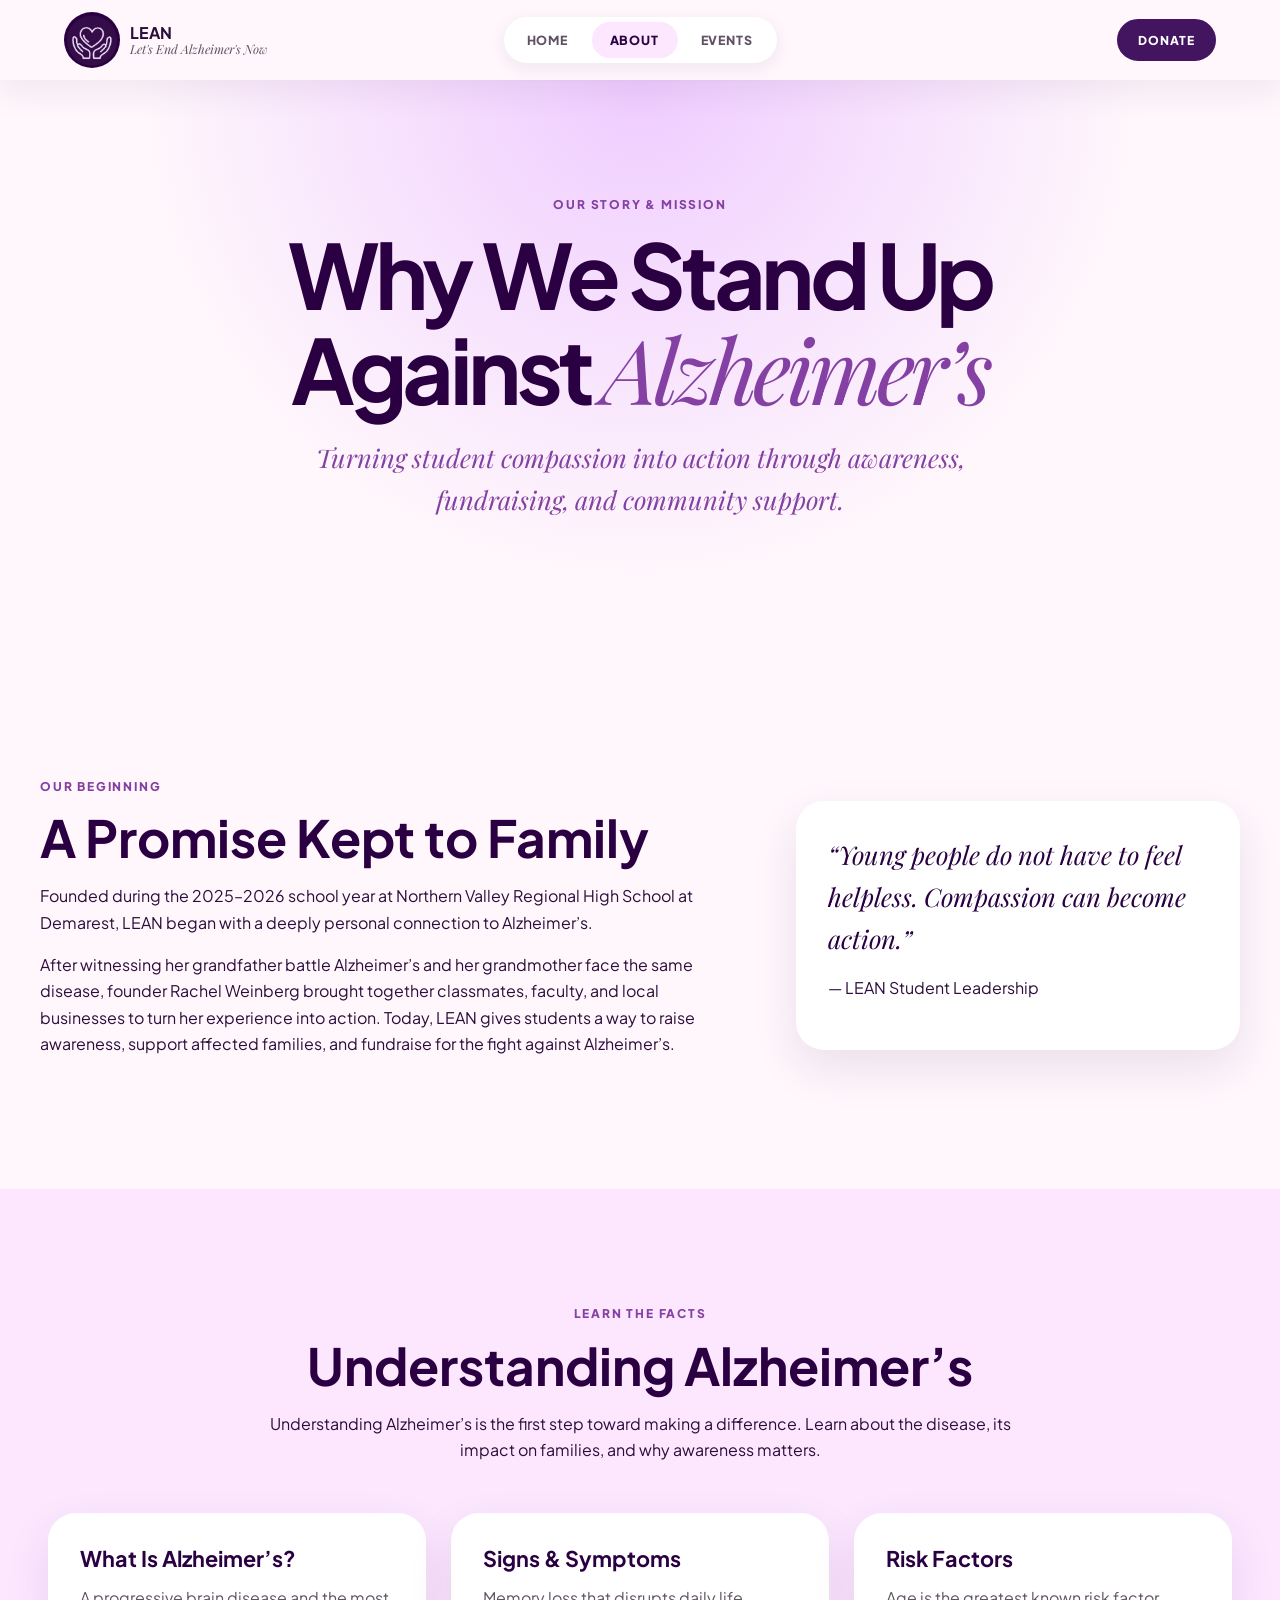
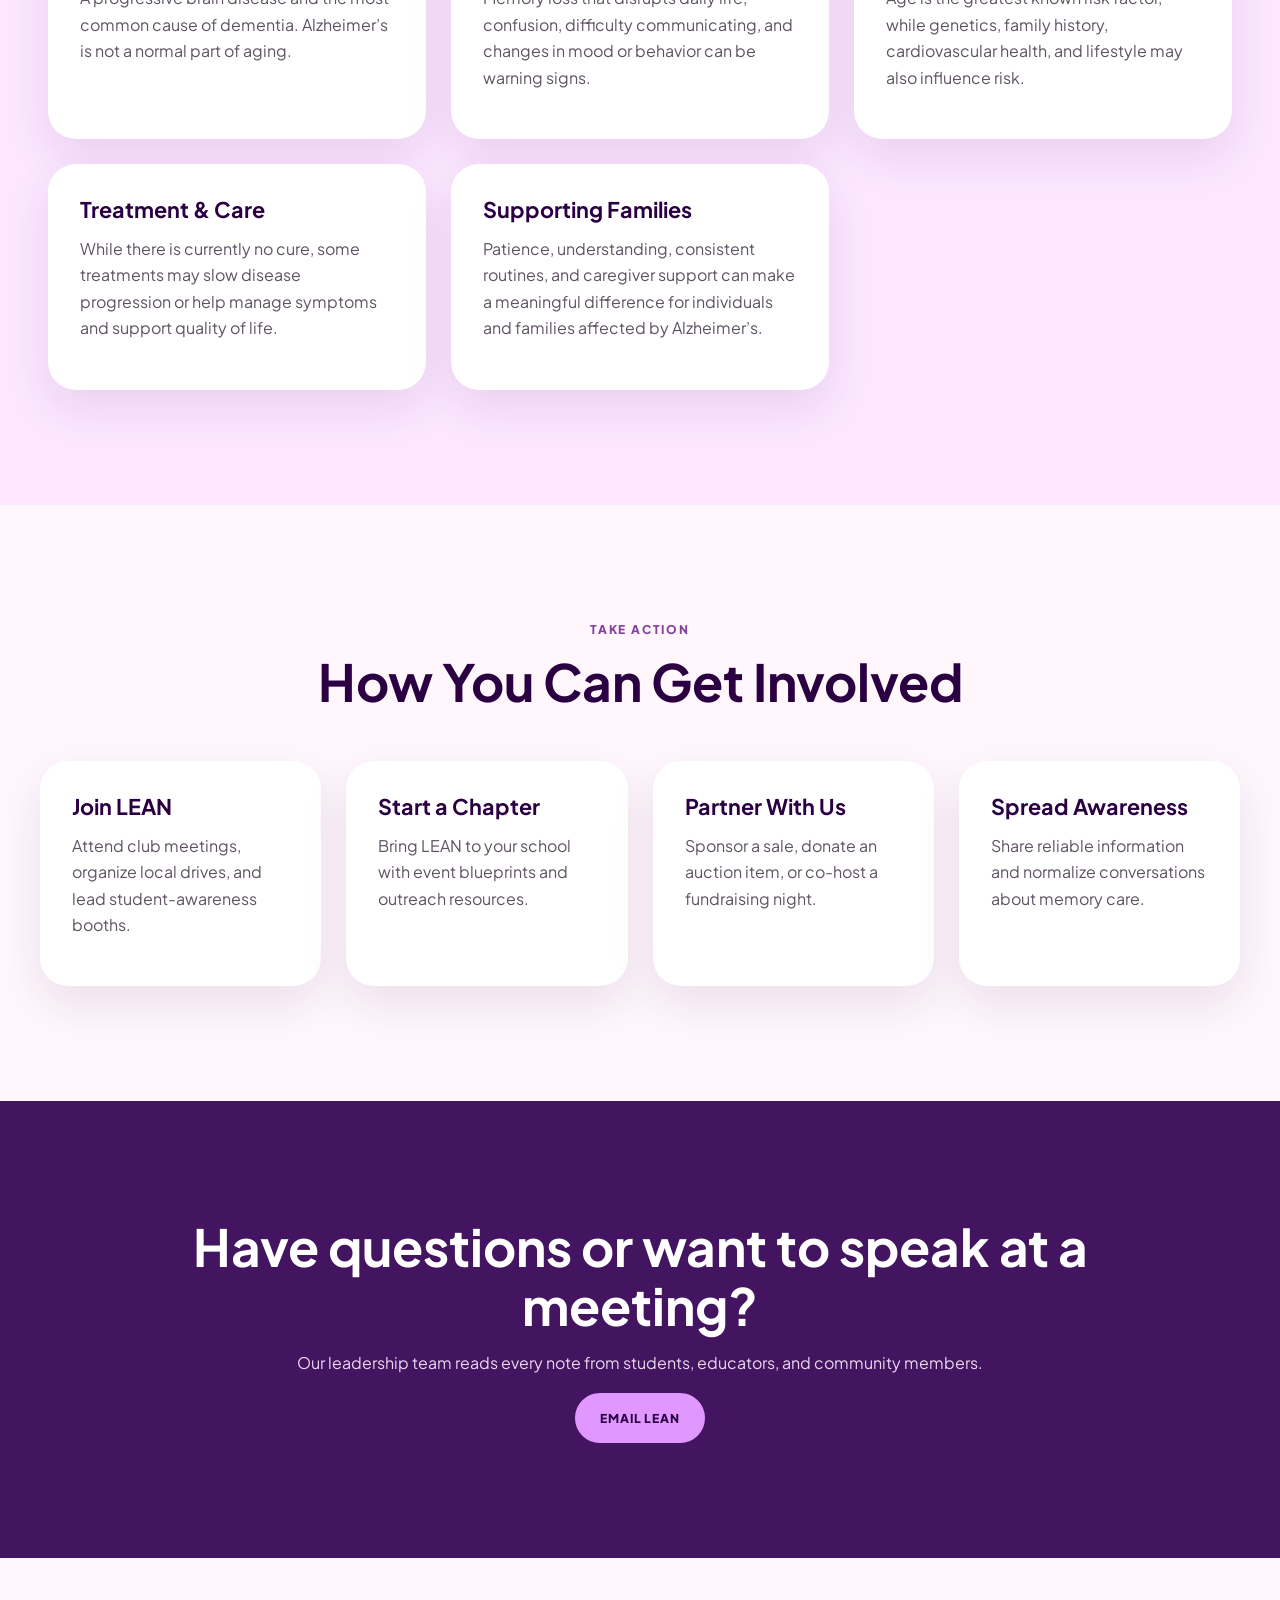
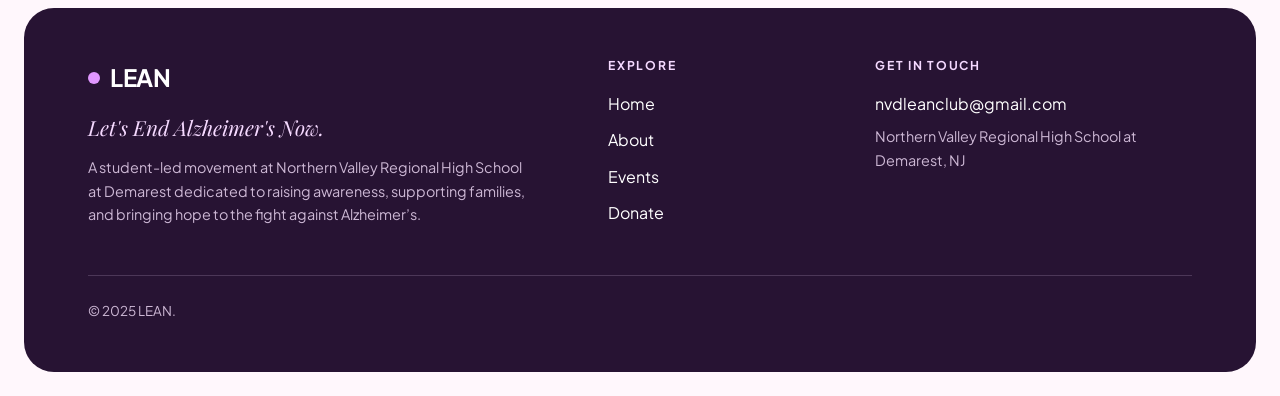
==== commit d87ac3cd: "demo1" ====
--- a/about.html
+++ b/about.html
@@ -1,440 +1,363 @@
-<!DOCTYPE html><html lang="en" style=""><head><meta charset="utf-8"><meta content="width=device-width, initial-scale=1.0" name="viewport"><meta content="web_standard" name="shell-type"><title>LEAN — Let's End Alzheimer's Now</title><link href="https://fonts.googleapis.com" rel="preconnect"><link crossorigin="" href="https://fonts.gstatic.com" rel="preconnect"><link href="https://fonts.googleapis.com/css2?family=Playfair+Display:ital,wght@0,400..900;1,400..900&amp;family=Plus+Jakarta+Sans:wght@400;500;600;700;800&amp;display=swap" rel="stylesheet"><link href="https://fonts.googleapis.com/css2?family=Material+Symbols+Outlined:opsz,wght,FILL,GRAD@24,400,0,0" rel="stylesheet">
-<link href="https://fonts.googleapis.com/css2?family=Material+Symbols+Outlined:wght,FILL@100..700,0..1&amp;display=swap" rel="stylesheet"><link href="styles.css" rel="stylesheet"><script src="https://cdn.tailwindcss.com"></script><script id="tailwind-config">tailwind.config = { darkMode: "class", theme: { extend: { "colors": { "primary-fixed": "#f5d9ff", "on-surface-variant": "#4c444f", "on-error": "#ffffff", "secondary-container": "#e097ff", "on-surface": "#2c0d3b", "surface-container-high": "#f9e0ff", "background": "#fff7fc", "surface-tint": "#7a4a96", "on-error-container": "#93000a", "on-secondary-container": "#682587", "tertiary-fixed-dim": "#dabce7", "error-container": "#ffdad6", "on-primary-fixed": "#30004b", "surface-container": "#fce7ff", "surface-container-lowest": "#ffffff", "on-tertiary-fixed": "#271333", "on-primary-container": "#b27fcf", "error": "#ba1a1a", "tertiary-container": "#392345", "inverse-on-surface": "#fdebff", "on-tertiary-fixed-variant": "#553e61", "primary": "#2a0042", "secondary-fixed-dim": "#eab2ff", "tertiary": "#230e2f", "on-tertiary": "#ffffff", "inverse-primary": "#e5b4ff", "on-primary": "#ffffff", "surface-variant": "#f7d8ff", "surface": "#fff7fc", "surface-container-highest": "#f7d8ff", "on-secondary": "#ffffff", "tertiary-fixed": "#f5d9ff", "on-secondary-fixed-variant": "#692689", "inverse-surface": "#422351", "secondary": "#8441a3", "on-tertiary-container": "#a589b2", "primary-container": "#43145f", "surface-bright": "#fff7fc", "surface-dim": "#f3cdff", "secondary-fixed": "#f7d8ff", "on-primary-fixed-variant": "#60327c", "outline": "#7e7480", "on-secondary-fixed": "#310048", "primary-fixed-dim": "#e5b4ff", "surface-container-low": "#feefff", "on-background": "#2c0d3b", "outline-variant": "#cfc3d0" }, "borderRadius": { "DEFAULT": "1rem", "lg": "2rem", "xl": "3rem", "full": "9999px" }, "spacing": { "space-sm": "0.75rem", "space-lg": "2rem", "margin-mobile": "1.25rem", "gutter-mobile": "1rem", "space-md": "1.25rem", "space-xs": "0.375rem", "gutter": "1.5rem", "space-xl": "3.5rem", "margin": "2.5rem" }, "fontFamily": { "label-script": [ "Playfair Display" ], "subheading-serif-sm": [ "Playfair Display" ], "headline-xl": [ "Plus Jakarta Sans" ], "body-md": [ "Plus Jakarta Sans" ], "body-sm": [ "Plus Jakarta Sans" ], "headline-xl-mobile": [ "Plus Jakarta Sans" ], "headline-lg-mobile": [ "Plus Jakarta Sans" ], "headline-lg": [ "Plus Jakarta Sans" ], "label-caps": [ "Plus Jakarta Sans" ], "headline-md": [ "Plus Jakarta Sans" ], "subheading-serif": [ "Playfair Display" ], "body-lg": [ "Plus Jakarta Sans" ] }, "fontSize": { "label-script": [ "15px", { "lineHeight": "20px", "fontWeight": "400" } ], "subheading-serif-sm": [ "18px", { "lineHeight": "26px", "fontWeight": "400" } ], "headline-xl": [ "48px", { "lineHeight": "56px", "letterSpacing": "0.08em", "fontWeight": "800" } ], "body-md": [ "16px", { "lineHeight": "24px", "fontWeight": "400" } ], "body-sm": [ "14px", { "lineHeight": "20px", "fontWeight": "400" } ], "headline-xl-mobile": [ "32px", { "lineHeight": "40px", "letterSpacing": "0.06em", "fontWeight": "800" } ], "headline-lg-mobile": [ "26px", { "lineHeight": "34px", "letterSpacing": "0.06em", "fontWeight": "800" } ], "headline-lg": [ "36px", { "lineHeight": "44px", "letterSpacing": "0.08em", "fontWeight": "800" } ], "label-caps": [ "13px", { "lineHeight": "18px", "letterSpacing": "0.12em", "fontWeight": "700" } ], "headline-md": [ "24px", { "lineHeight": "32px", "letterSpacing": "0.05em", "fontWeight": "700" } ], "subheading-serif": [ "22px", { "lineHeight": "30px", "fontWeight": "400" } ], "body-lg": [ "18px", { "lineHeight": "28px", "fontWeight": "400" } ] } } } };</script></head><body class="bg-background font-body-md text-on-surface antialiased selection:bg-secondary-container selection:text-on-secondary-container"><header class="fixed top-0 left-0 right-0 w-full z-50 bg-surface/85 backdrop-blur-xl shadow-[0_12px_32px_-4px_rgba(67,20,95,0.06)]"><div class="h-20 w-full px-margin-mobile lg:px-margin flex items-center justify-between gap-gutter"><div class="flex items-center gap-space-sm min-w-0"><a class="flex items-center gap-space-sm group" data-path="home" href="index.html"><div class="relative flex items-center justify-center"><div class="absolute -inset-1 rounded-full bg-secondary-fixed opacity-70 blur-sm group-hover:opacity-100 transition-opacity"></div><img alt="Profile" class="w-8 h-8 rounded-full object-cover relative z-10" src="https://lh3.googleusercontent.com/aida/[base64]"></div><div class="flex flex-col truncate"><span class="font-headline-md text-body-lg text-primary font-bold tracking-tight">LEAN</span><span class="font-label-script text-label-script italic text-on-surface-variant hidden sm:inline-block leading-none">Let's End Alzheimer's Now</span></div></a></div><nav class="hidden md:flex items-center gap-space-xs px-space-xs py-1 rounded-full bg-surface-container-lowest shadow-[0_4px_12px_-2px_rgba(67,20,95,0.04)]" data-active-classes="bg-surface-container text-primary font-bold rounded-full shadow-sm"><a class="px-space-md py-space-xs rounded-full font-label-caps text-label-caps uppercase text-on-surface-variant hover:text-on-surface hover:bg-surface-container transition-all" data-path="home" href="index.html">Home</a><a aria-current="page" class="px-space-md py-space-xs uppercase transition-all bg-surface-container text-primary font-bold rounded-full shadow-sm" data-path="about" href="about.html">About</a><a class="px-space-md py-space-xs rounded-full font-label-caps text-label-caps uppercase text-on-surface-variant hover:text-on-surface hover:bg-surface-container transition-all" data-path="events" href="events.html">Events</a></nav><div class="flex items-center gap-space-sm"><a class="inline-flex items-center justify-center px-space-lg py-space-xs rounded-full bg-primary-container text-on-primary font-label-caps text-label-caps uppercase shadow-[0_12px_32px_-4px_rgba(67,20,95,0.25)] hover:bg-secondary hover:text-on-secondary hover:shadow-[0_16px_36px_-4px_rgba(132,65,163,0.35)] transition-all transform hover:-translate-y-0.5 active:translate-y-0" href="donate.html">Donate</a></div></div></header><main class="w-full pt-20 bg-background min-h-screen"><div class="flex flex-col w-full">
-<!-- Top Ambient Floating Graphic Elements -->
-<div class="relative w-full overflow-hidden">
-<div class="absolute -top-24 -right-24 w-96 h-96 rounded-full bg-secondary-fixed opacity-40 blur-3xl pointer-events-none"></div>
-<div class="absolute top-1/2 -left-20 w-80 h-80 rounded-full bg-surface-variant opacity-50 blur-2xl pointer-events-none"></div>
-<!-- Section 1: Hero & Founder Narrative -->
-<section class="w-full px-margin-mobile lg:px-margin pt-space-lg pb-space-xl relative z-10">
-<div class="max-w-7xl mx-auto flex flex-col gap-space-lg">
-<!-- Breadcrumb / Overline Capsule Badge -->
-<div class="flex items-center gap-space-xs">
-<span class="inline-flex items-center gap-2 px-space-md py-1.5 rounded-full bg-surface-container text-secondary font-label-caps text-label-caps uppercase shadow-sm">
-<span class="w-2 h-2 rounded-full bg-secondary animate-pulse"></span>
-            About Our Movement
-          </span>
-<span class="text-outline font-label-caps text-label-caps tracking-widest hidden sm:inline-block">• NV DEMAREST CHAPTER</span>
-</div>
-<!-- Hero Heading Block -->
-<div class="grid grid-cols-1 lg:grid-cols-12 gap-space-lg items-end">
-<div class="lg:col-span-8 flex flex-col gap-space-sm">
-<h1 class="font-headline-xl text-headline-xl text-primary uppercase tracking-tight leading-none">
-              Why We Stand Up Against Alzheimer’s
-            </h1>
-<p class="font-subheading-serif text-subheading-serif italic text-on-surface-variant max-w-2xl">
-              Turning teenage compassion into purposeful action, memory advocacy, and enduring community support.
-            </p>
-</div>
-<div class="lg:col-span-4 flex lg:justify-end">
-<!-- Micro badge inspired by the circular heart emblem -->
-<div class="inline-flex items-center gap-space-sm p-space-sm bg-surface-container-lowest rounded-2xl shadow-[0_12px_32px_-4px_rgba(67,20,95,0.06)]">
-<div class="w-12 h-12 rounded-full bg-primary-container flex items-center justify-center text-primary-fixed">
-<span class="material-symbols-outlined" style="font-variation-settings: 'FILL' 1;">favorite</span>
-</div>
-<div class="flex flex-col">
-<span class="font-headline-md text-body-md font-bold text-primary">Est. 2025–2026</span>
-<span class="font-body-sm text-body-sm text-on-surface-variant">Northern Valley Demarest</span>
-</div>
-</div>
-</div>
-</div>
-<!-- Founder Story: Asymmetric Grid with Fluid Line Brain Art & Speech Bubble -->
-<div class="grid grid-cols-1 lg:grid-cols-12 gap-gutter items-stretch mt-space-md">
-<!-- Founder Image & Visual Context Card -->
-<div class="lg:col-span-5 bg-surface-container-lowest rounded-lg p-space-lg shadow-[0_12px_32px_-4px_rgba(67,20,95,0.08)] flex flex-col justify-between relative overflow-hidden group">
-<div class="absolute -bottom-10 -right-10 w-44 h-44 rounded-full bg-surface-container-high opacity-70 pointer-events-none"></div>
-<div class="flex flex-col gap-space-md relative z-10">
-<div class="relative w-full aspect-[4/3] rounded-2xl overflow-hidden shadow-inner">
-<img class="w-full h-full object-cover transition-transform duration-700 group-hover:scale-105" data-alt="Warm natural portrait of high school student Rachel Weinberg in Demarest New Jersey, sitting peacefully outdoors surrounded by lavender flowers with soft afternoon sunlight and genuine compassionate expression in warm purple and plum tones." src="https://lh3.googleusercontent.com/aida-public/[base64]">
-<div class="absolute bottom-3 left-3 bg-surface-container-lowest/90 backdrop-blur-md px-3 py-1 rounded-full text-primary font-label-caps text-label-caps uppercase">
-                  Rachel Weinberg • Founder
-                </div>
-</div>
-<div class="flex flex-col gap-space-xs">
-<span class="font-label-caps text-label-caps text-secondary uppercase tracking-widest">Student Initiative</span>
-<h3 class="font-headline-md text-headline-md text-primary">A Promise Kept to Family</h3>
-<p class="font-body-md text-body-md text-on-surface-variant leading-relaxed">
-                  Founded during the 2025–2026 academic year at Northern Valley Regional High School at Demarest, LEAN sprouted not from a textbook, but from Sunday dining room tables, bedside quiet hours, and handwritten memory notebooks.
-                </p>
-</div>
-</div>
-<div class="pt-space-md relative z-10 flex items-center justify-between border-t border-surface-container">
-<span class="font-label-script text-label-script italic text-primary">LEAN NV Demarest</span>
-<span class="inline-flex items-center gap-1 font-body-sm text-body-sm text-secondary font-medium">
-<span class="material-symbols-outlined text-sm">school</span> Bergen County, NJ
-              </span>
-</div>
-</div>
-<!-- Narrative Journey + Large Speech Bubble Quote -->
-<div class="lg:col-span-7 flex flex-col justify-between gap-space-md">
-<!-- Narrative Paragraph Block -->
-<div class="bg-surface-container rounded-lg p-space-lg shadow-sm flex flex-col gap-space-sm relative">
-<div class="flex items-center gap-space-xs text-secondary mb-1">
-<span class="material-symbols-outlined text-xl">psychology_alt</span>
-<span class="font-label-caps text-label-caps uppercase tracking-wider">The Story Behind The Care</span>
-</div>
-<p class="font-body-lg text-body-lg text-on-surface leading-relaxed">
-                Rachel’s journey began witnessing her paternal grandfather navigate Alzheimer’s disease across multiple gentle yet painful years. Later, when her maternal grandmother began facing identical neurological obstacles, the reality settled in: Alzheimer’s touches whole families, spanning generations.
-              </p>
-<p class="font-body-md text-body-md text-on-surface-variant leading-relaxed">
-                Rather than feeling helpless against an unrelenting diagnosis, Rachel rallied classmates, faculty, and local businesses to construct a forum where young people learn, listen, and tangibly fund medical research alongside the Alzheimer’s Association.
-              </p>
-</div>
-<!-- Speech Bubble Quote Card (Inspired by organic soft styling) -->
-<div class="bg-primary-container text-on-primary rounded-lg p-space-lg shadow-[0_16px_36px_-4px_rgba(67,20,95,0.22)] relative overflow-hidden flex flex-col justify-between">
-<!-- Inline Continuous Line Brain SVG in corner inspired by attached poster -->
-<svg class="absolute -right-4 -bottom-4 w-44 h-44 text-surface-tint opacity-20 pointer-events-none" fill="none" stroke="currentColor" stroke-linecap="round" stroke-linejoin="round" stroke-width="2" viewBox="0 0 100 100">
-<path d="M30 65 C 20 65, 15 50, 22 40 C 15 30, 25 18, 40 22 C 45 15, 60 15, 68 24 C 80 20, 88 32, 82 44 C 90 55, 82 70, 70 70 C 65 80, 50 82, 42 75 C 36 78, 30 72, 30 65 Z"></path>
-<path d="M42 75 C 45 60, 52 50, 48 38 C 45 30, 55 28, 60 36 C 65 45, 58 55, 66 62"></path>
-<path d="M28 42 C 38 42, 40 52, 35 58 C 30 62, 38 68, 45 64"></path>
-<path d="M60 36 C 70 38, 72 48, 68 54 C 74 58, 70 66, 64 66"></path>
-</svg>
-<div class="flex items-center gap-space-xs mb-space-sm text-secondary-fixed">
-<span class="material-symbols-outlined text-2xl">format_quote</span>
-<span class="font-label-caps text-label-caps uppercase tracking-wider">Founder’s Reflection</span>
-</div>
-<blockquote class="font-subheading-serif text-subheading-serif italic text-surface leading-relaxed relative z-10">
-                “It’s heartbreaking to watch vibrant people slowly lose pieces of themselves. I wanted to do something that could help families like mine — giving our generation a real voice in finding a cure.”
-              </blockquote>
-<div class="mt-space-md pt-space-sm flex items-center justify-between border-t border-surface-tint/30 relative z-10">
-<div class="flex flex-col">
-<span class="font-headline-md text-body-md font-bold text-surface">Rachel Weinberg</span>
-<span class="font-label-script text-label-script text-tertiary-fixed italic">Founder &amp; Student President</span>
-</div>
-<div class="w-10 h-10 rounded-full bg-secondary flex items-center justify-center text-surface shadow-sm">
-<span class="material-symbols-outlined text-lg">volunteer_activism</span>
-</div>
-</div>
-</div>
-</div>
-</div>
-</div>
-</section>
-<!-- Section 2: Educational Alzheimer's Hub (Inspired by attached poster graphic) -->
-<section class="w-full px-margin-mobile lg:px-margin py-space-xl bg-surface-container-low relative">
-<div class="max-w-7xl mx-auto flex flex-col gap-space-xl">
-<!-- Section Header with Continuous Line Brain Graphic Motif -->
-<div class="flex flex-col lg:flex-row lg:items-end justify-between gap-space-md">
-<div class="flex flex-col gap-space-xs max-w-2xl">
-<div class="inline-flex items-center gap-2 px-space-md py-1 rounded-full bg-surface-container-high text-on-secondary-container font-label-caps text-label-caps uppercase self-start">
-<span class="material-symbols-outlined text-sm">menu_book</span>
-              Educational Guide
-            </div>
-<h2 class="font-headline-xl text-headline-xl text-primary tracking-tight">
-              Understanding Alzheimer’s
-            </h2>
-<p class="font-subheading-serif text-subheading-serif italic text-on-surface-variant">
-              Knowledge dispels fear. Clear, accessible facts prepared for students, families, and everyday caregivers.
-            </p>
-</div>
-<!-- Official External Link Button -->
-<div class="flex items-center gap-space-sm">
-<a class="inline-flex items-center gap-space-xs px-space-lg py-space-sm rounded-full bg-primary-container text-on-primary font-label-caps text-label-caps uppercase shadow-[0_12px_32px_-4px_rgba(67,20,95,0.2)] hover:bg-secondary hover:text-on-secondary transition-all transform hover:-translate-y-0.5 active:translate-y-0 group" href="https://www.alz.org" rel="noopener noreferrer" target="_blank">
-<span class="">Official Alzheimer’s Association Guide</span>
-<span class="material-symbols-outlined text-base group-hover:translate-x-1 group-hover:-translate-y-0.5 transition-transform">north_east</span>
-</a>
-</div>
-</div>
-<!-- 5 Interactive Education Cards Bento (Pebble-shaped organic visual language) -->
-<div class="grid grid-cols-1 md:grid-cols-2 lg:grid-cols-12 gap-gutter">
-<!-- Card 1: What is Alzheimer's? (Span 7) -->
-<div class="lg:col-span-7 bg-surface-container-lowest rounded-lg p-space-lg shadow-[0_12px_32px_-4px_rgba(67,20,95,0.06)] flex flex-col justify-between relative group hover:shadow-[0_16px_36px_-4px_rgba(67,20,95,0.12)] transition-all">
-<div class="flex items-start justify-between gap-space-sm mb-space-sm">
-<div class="w-12 h-12 rounded-full bg-surface-container flex items-center justify-center text-secondary">
-<span class="material-symbols-outlined text-2xl">neurology</span>
-</div>
-<span class="px-3 py-1 rounded-full bg-surface-container-high text-primary font-label-caps text-label-caps uppercase">01 • Foundation</span>
-</div>
-<div class="flex flex-col gap-space-xs mb-space-md">
-<h3 class="font-headline-lg text-headline-lg text-primary">What Is Alzheimer’s?</h3>
-<p class="font-subheading-serif-sm text-subheading-serif-sm italic text-secondary">A progressive brain disorder, not a normal part of aging.</p>
-<p class="font-body-md text-body-md text-on-surface-variant leading-relaxed mt-space-xs">
-                Alzheimer’s is the most common cause of dementia—accounting for 60% to 80% of dementia cases. It progressively destroys memory, reasoning, and communicative ability through the microscopic buildup of beta-amyloid plaques and tau tangles within neural pathways.
-              </p>
-</div>
-<!-- Visual breakdown mini bar -->
-<div class="p-space-sm rounded-2xl bg-surface-container flex items-center justify-between">
-<span class="font-body-sm text-body-sm text-on-surface-variant">Accounts for majority of dementia diagnoses:</span>
-<span class="font-headline-md text-body-md font-bold text-primary">60–80%</span>
-</div>
-</div>
-<!-- Card 2: Signs & Symptoms (Span 5) -->
-<div class="lg:col-span-5 bg-surface-container-lowest rounded-lg p-space-lg shadow-[0_12px_32px_-4px_rgba(67,20,95,0.06)] flex flex-col justify-between relative group hover:shadow-[0_16px_36px_-4px_rgba(67,20,95,0.12)] transition-all">
-<div>
-<div class="flex items-start justify-between gap-space-sm mb-space-sm">
-<div class="w-12 h-12 rounded-full bg-surface-container flex items-center justify-center text-secondary">
-<span class="material-symbols-outlined text-2xl">visibility</span>
-</div>
-<span class="px-3 py-1 rounded-full bg-surface-container-high text-primary font-label-caps text-label-caps uppercase">02 • Early Signs</span>
-</div>
-<h3 class="font-headline-md text-headline-md text-primary mb-space-xs">Signs &amp; Symptoms</h3>
-<p class="font-subheading-serif-sm text-subheading-serif-sm italic text-secondary mb-space-sm">Distinguishing natural forgetfulness from disease signs.</p>
-<ul class="flex flex-col gap-2 font-body-sm text-body-sm text-on-surface-variant">
-<li class="flex items-center gap-2">
-<span class="w-1.5 h-1.5 rounded-full bg-secondary"></span>
-                  Disruptive memory loss affecting daily calendar routines
-                </li>
-<li class="flex items-center gap-2">
-<span class="w-1.5 h-1.5 rounded-full bg-secondary"></span>
-                  Challenges planning, solving familiar number puzzles
-                </li>
-<li class="flex items-center gap-2">
-<span class="w-1.5 h-1.5 rounded-full bg-secondary"></span>
-                  Confusion with timeframes, seasons, or known places
-                </li>
-<li class="flex items-center gap-2">
-<span class="w-1.5 h-1.5 rounded-full bg-secondary"></span>
-                  Misplacing items and losing ability to retrace steps
-                </li>
-</ul>
-</div>
-<div class="mt-space-md pt-space-xs text-primary font-label-caps text-label-caps uppercase flex items-center gap-1">
-<span class="">Early detection unlocks treatments</span>
-<span class="material-symbols-outlined text-sm">arrow_forward</span>
-</div>
-</div>
-<!-- Card 3: Risk Factors (Span 4) -->
-<div class="lg:col-span-4 bg-surface-container-lowest rounded-lg p-space-lg shadow-[0_12px_32px_-4px_rgba(67,20,95,0.06)] flex flex-col justify-between group hover:shadow-[0_16px_36px_-4px_rgba(67,20,95,0.12)] transition-all">
-<div>
-<div class="flex items-start justify-between gap-space-sm mb-space-sm">
-<div class="w-12 h-12 rounded-full bg-surface-container flex items-center justify-center text-secondary">
-<span class="material-symbols-outlined text-2xl">health_and_safety</span>
-</div>
-<span class="px-3 py-1 rounded-full bg-surface-container-high text-primary font-label-caps text-label-caps uppercase">03 • Risk</span>
-</div>
-<h3 class="font-headline-md text-headline-md text-primary mb-space-xs">Risk Factors</h3>
-<p class="font-subheading-serif-sm text-subheading-serif-sm italic text-secondary mb-space-sm">Genetics, biology &amp; lifestyle balance.</p>
-<div class="flex flex-col gap-2 font-body-sm text-body-sm text-on-surface-variant">
-<div class="p-2.5 rounded-xl bg-surface-container-low flex flex-col">
-<span class="font-bold text-primary">Age &amp; Heredity</span>
-<span class="text-xs text-on-surface-variant">Risk escalates notably after 65; APOE-e4 gene influence.</span>
-</div>
-<div class="p-2.5 rounded-xl bg-surface-container-low flex flex-col">
-<span class="font-bold text-primary">Cardiovascular Health</span>
-<span class="text-xs text-on-surface-variant">Heart-head link: hypertension &amp; arterial vascular health.</span>
-</div>
-</div>
-</div>
-<span class="text-xs text-on-surface-variant italic mt-space-sm">Lifestyle modifications help preserve resilience.</span>
-</div>
-<!-- Card 4: Treatment & Care (Span 4) -->
-<div class="lg:col-span-4 bg-surface-container-lowest rounded-lg p-space-lg shadow-[0_12px_32px_-4px_rgba(67,20,95,0.06)] flex flex-col justify-between group hover:shadow-[0_16px_36px_-4px_rgba(67,20,95,0.12)] transition-all">
-<div>
-<div class="flex items-start justify-between gap-space-sm mb-space-sm">
-<div class="w-12 h-12 rounded-full bg-surface-container flex items-center justify-center text-secondary">
-<span class="material-symbols-outlined text-2xl">medication</span>
-</div>
-<span class="px-3 py-1 rounded-full bg-surface-container-high text-primary font-label-caps text-label-caps uppercase">04 • Medicine</span>
-</div>
-<h3 class="font-headline-md text-headline-md text-primary mb-space-xs">Treatment &amp; Care</h3>
-<p class="font-subheading-serif-sm text-subheading-serif-sm italic text-secondary mb-space-sm">Modern breakthroughs &amp; symptom mitigation.</p>
-<p class="font-body-sm text-body-sm text-on-surface-variant leading-relaxed">
-                While a definitive cure remains the ultimate summit, newly FDA-approved anti-amyloid monoclonal antibodies slow cognitive decline during early stages. Complementary therapies prioritize sleep, socialization, and memory therapy.
-              </p>
-</div>
-<div class="p-space-xs rounded-xl bg-surface-container text-center font-label-caps text-label-caps uppercase text-primary font-bold mt-space-sm">
-              New Therapies Emerging Annually
-            </div>
-</div>
-<!-- Card 5: Supporting Someone with Alzheimer's (Span 4) -->
-<div class="lg:col-span-4 bg-surface-container-lowest rounded-lg p-space-lg shadow-[0_12px_32px_-4px_rgba(67,20,95,0.06)] flex flex-col justify-between group hover:shadow-[0_16px_36px_-4px_rgba(67,20,95,0.12)] transition-all">
-<div>
-<div class="flex items-start justify-between gap-space-sm mb-space-sm">
-<div class="w-12 h-12 rounded-full bg-surface-container flex items-center justify-center text-secondary">
-<span class="material-symbols-outlined text-2xl">volunteer_activism</span>
-</div>
-<span class="px-3 py-1 rounded-full bg-surface-container-high text-primary font-label-caps text-label-caps uppercase">05 • Compassion</span>
-</div>
-<h3 class="font-headline-md text-headline-md text-primary mb-space-xs">Supporting Families</h3>
-<p class="font-subheading-serif-sm text-subheading-serif-sm italic text-secondary mb-space-sm">Patience, dignity &amp; essential caregiver respite.</p>
-<p class="font-body-sm text-body-sm text-on-surface-variant leading-relaxed">
-                Supporting someone means honoring the individual behind the symptoms. Speak calmly, validate emotional states rather than arguing logic, and create supportive environments with predictable daily comfort.
-              </p>
-</div>
-<div class="flex items-center gap-2 mt-space-sm text-secondary font-label-script text-label-script italic">
-<span class="material-symbols-outlined text-base">favorite</span>
-              Caregivers need our collective care too.
-            </div>
-</div>
-</div>
-<!-- Educational Callout Ribbon with Heart & Hands illustration context -->
-<div class="p-space-lg bg-surface-container rounded-lg flex flex-col md:flex-row items-center justify-between gap-space-md">
-<div class="flex items-center gap-space-md">
-<div class="w-16 h-16 rounded-full bg-primary-container flex-shrink-0 flex items-center justify-center text-surface shadow-md">
-<span class="material-symbols-outlined text-3xl">psychology</span>
-</div>
-<div class="flex flex-col">
-<span class="font-headline-md text-body-lg font-bold text-primary">Need urgent family resources or guidance?</span>
-<span class="font-body-sm text-body-sm text-on-surface-variant">The Alzheimer’s Association maintains a free 24/7 Helpline staffed by clinicians: 1-800-272-3900.</span>
-</div>
-</div>
-<a class="px-space-md py-space-xs rounded-full bg-surface-container-lowest text-primary hover:bg-primary hover:text-surface transition-all font-label-caps text-label-caps uppercase shadow-sm flex-shrink-0" href="https://www.alz.org/help-support" rel="noopener noreferrer" target="_blank">
-            24/7 Helpline Info
-          </a>
-</div>
-</div>
-</section>
-<!-- Section 3: Student Involvement & Get Involved -->
-<section class="w-full px-margin-mobile lg:px-margin py-space-xl relative z-10">
-<div class="max-w-7xl mx-auto flex flex-col gap-space-xl">
-<!-- Section Title & Subheading -->
-<div class="flex flex-col items-center text-center max-w-3xl mx-auto gap-space-xs">
-<span class="inline-flex items-center gap-2 px-space-md py-1 rounded-full bg-surface-container text-secondary font-label-caps text-label-caps uppercase">
-            Make A Concrete Difference
-          </span>
-<h2 class="font-headline-xl text-headline-xl text-primary tracking-tight">
-            How You Can Get Involved
-          </h2>
-<p class="font-subheading-serif text-subheading-serif italic text-on-surface-variant">
-            From the hallways of NVD to neighboring towns across New Jersey, every student voice creates a ripple effect of hope.
-          </p>
-</div>
-<!-- 4 Bubbly Interactive Action Cards -->
-<div class="grid grid-cols-1 md:grid-cols-2 lg:grid-cols-4 gap-gutter">
-<!-- Card 1: Join LEAN (NVD Students) -->
-<div class="bg-surface-container-lowest rounded-lg p-space-lg shadow-[0_12px_32px_-4px_rgba(67,20,95,0.06)] flex flex-col justify-between group hover:-translate-y-1 hover:shadow-[0_16px_36px_-4px_rgba(67,20,95,0.15)] transition-all cursor-pointer">
-<div class="flex flex-col gap-space-md">
-<div class="w-14 h-14 rounded-2xl bg-surface-container flex items-center justify-center text-primary group-hover:bg-primary-container group-hover:text-surface transition-colors">
-<span class="material-symbols-outlined text-3xl">groups</span>
-</div>
-<div class="flex flex-col gap-space-xs">
-<span class="font-label-caps text-label-caps uppercase text-secondary">On-Campus NVD</span>
-<h3 class="font-headline-md text-headline-md text-primary">Join LEAN</h3>
-<p class="font-body-sm text-body-sm text-on-surface-variant leading-relaxed">
-                  Open to all Northern Valley Demarest high schoolers! Attend our bi-weekly club meetups, organize local drives, and lead student awareness booths.
-                </p>
-</div>
-</div>
-<div class="mt-space-md pt-space-sm border-t border-surface-container flex items-center justify-between">
-<span class="font-label-script text-label-script text-secondary italic">Club meetings</span>
-<a class="inline-flex items-center text-primary font-label-caps text-label-caps uppercase group-hover:text-secondary transition-colors" href="mailto:nvdleanclub@gmail.com?subject=Join%20LEAN%20Club%20Interest">
-                Sign Up <span class="material-symbols-outlined text-sm ml-1">arrow_forward</span>
-</a>
-</div>
-</div>
-<!-- Card 2: Start a Chapter -->
-<div class="bg-surface-container-lowest rounded-lg p-space-lg shadow-[0_12px_32px_-4px_rgba(67,20,95,0.06)] flex flex-col justify-between group hover:-translate-y-1 hover:shadow-[0_16px_36px_-4px_rgba(67,20,95,0.15)] transition-all cursor-pointer">
-<div class="flex flex-col gap-space-md">
-<div class="w-14 h-14 rounded-2xl bg-surface-container flex items-center justify-center text-primary group-hover:bg-primary-container group-hover:text-surface transition-colors">
-<span class="material-symbols-outlined text-3xl">add_location_alt</span>
-</div>
-<div class="flex flex-col gap-space-xs">
-<span class="font-label-caps text-label-caps uppercase text-secondary">State Expansion</span>
-<h3 class="font-headline-md text-headline-md text-primary">Start a Chapter</h3>
-<p class="font-body-sm text-body-sm text-on-surface-variant leading-relaxed">
-                  Bring LEAN to your New Jersey or regional high school. We provide a complete starter kit with bylaws, event blueprints, and digital outreach assets.
-                </p>
-</div>
-</div>
-<div class="mt-space-md pt-space-sm border-t border-surface-container flex items-center justify-between">
-<span class="font-label-script text-label-script text-secondary italic">Starter Kit PDF</span>
-<a class="inline-flex items-center text-primary font-label-caps text-label-caps uppercase group-hover:text-secondary transition-colors" href="mailto:nvdleanclub@gmail.com?subject=Starting%20a%20LEAN%20Chapter">
-                Request Kit <span class="material-symbols-outlined text-sm ml-1">arrow_forward</span>
-</a>
-</div>
-</div>
-<!-- Card 3: Partner With Us -->
-<div class="bg-surface-container-lowest rounded-lg p-space-lg shadow-[0_12px_32px_-4px_rgba(67,20,95,0.06)] flex flex-col justify-between group hover:-translate-y-1 hover:shadow-[0_16px_36px_-4px_rgba(67,20,95,0.15)] transition-all cursor-pointer">
-<div class="flex flex-col gap-space-md">
-<div class="w-14 h-14 rounded-2xl bg-surface-container flex items-center justify-center text-primary group-hover:bg-primary-container group-hover:text-surface transition-colors">
-<span class="material-symbols-outlined text-3xl">storefront</span>
-</div>
-<div class="flex flex-col gap-space-xs">
-<span class="font-label-caps text-label-caps uppercase text-secondary">Local Businesses</span>
-<h3 class="font-headline-md text-headline-md text-primary">Partner With Us</h3>
-<p class="font-body-sm text-body-sm text-on-surface-variant leading-relaxed">
-                  Local bakeries, boutiques, and merchants in Bergen County: sponsor our charity bake sales, donate silent auction items, or co-host fundraising nights.
-                </p>
-</div>
-</div>
-<div class="mt-space-md pt-space-sm border-t border-surface-container flex items-center justify-between">
-<span class="font-label-script text-label-script text-secondary italic">Sponsorships</span>
-<a class="inline-flex items-center text-primary font-label-caps text-label-caps uppercase group-hover:text-secondary transition-colors" href="mailto:nvdleanclub@gmail.com?subject=Local%20Partnership%20Inquiry">
-                Collaborate <span class="material-symbols-outlined text-sm ml-1">arrow_forward</span>
-</a>
-</div>
-</div>
-<!-- Card 4: Spread Awareness -->
-<div class="bg-surface-container-lowest rounded-lg p-space-lg shadow-[0_12px_32px_-4px_rgba(67,20,95,0.06)] flex flex-col justify-between group hover:-translate-y-1 hover:shadow-[0_16px_36px_-4px_rgba(67,20,95,0.15)] transition-all cursor-pointer">
-<div class="flex flex-col gap-space-md">
-<div class="w-14 h-14 rounded-2xl bg-surface-container flex items-center justify-center text-primary group-hover:bg-primary-container group-hover:text-surface transition-colors">
-<span class="material-symbols-outlined text-3xl">campaign</span>
-</div>
-<div class="flex flex-col gap-space-xs">
-<span class="font-label-caps text-label-caps uppercase text-secondary">Digital Advocacy</span>
-<h3 class="font-headline-md text-headline-md text-primary">Spread Awareness</h3>
-<p class="font-body-sm text-body-sm text-on-surface-variant leading-relaxed">
-                  Amplify youth education across Instagram, school boards, and family gatherings. Share our Alzheimer’s cheat sheets and normalize talking about care.
-                </p>
-</div>
-</div>
-<div class="mt-space-md pt-space-sm border-t border-surface-container flex items-center justify-between">
-<span class="font-label-script text-label-script text-secondary italic">Social Kit</span>
-<a class="inline-flex items-center text-primary font-label-caps text-label-caps uppercase group-hover:text-secondary transition-colors" href="mailto:nvdleanclub@gmail.com?subject=Awareness%20Materials%20Request">
-                Get Assets <span class="material-symbols-outlined text-sm ml-1">arrow_forward</span>
-</a>
-</div>
-</div>
-</div>
-<!-- Central Contact & Action Pill Box -->
-<div class="bg-surface-container-high rounded-xl p-space-lg lg:p-space-xl shadow-[0_12px_32px_-4px_rgba(67,20,95,0.08)] flex flex-col items-center text-center gap-space-md relative overflow-hidden">
-<div class="w-16 h-16 rounded-full bg-primary-container text-surface flex items-center justify-center shadow-lg">
-<span class="material-symbols-outlined text-3xl">mail</span>
-</div>
-<div class="flex flex-col gap-1 max-w-xl">
-<h3 class="font-headline-md text-headline-md text-primary">Have Questions or Want to Speak at a Meeting?</h3>
-<p class="font-body-md text-body-md text-on-surface-variant">
-              Rachel and our leadership team read every single note from fellow students, educators, and community members.
-            </p>
-</div>
-<div class="flex flex-wrap items-center justify-center gap-space-sm">
-<a class="inline-flex items-center gap-space-xs px-space-xl py-space-sm rounded-full bg-primary-container text-on-primary font-label-caps text-label-caps uppercase shadow-[0_12px_32px_-4px_rgba(67,20,95,0.25)] hover:bg-secondary transition-all transform hover:-translate-y-0.5" href="mailto:nvdleanclub@gmail.com">
-<span class="material-symbols-outlined text-base">send</span>
-              nvdleanclub@gmail.com
-            </a>
-<button class="inline-flex items-center gap-space-xs px-space-lg py-space-sm rounded-full bg-surface-container-lowest text-primary font-label-caps text-label-caps uppercase hover:bg-surface-container transition-all" id="copyEmailBtn" onclick="navigator.clipboard.writeText('nvdleanclub@gmail.com'); this.innerText='Email Copied! 💜'; setTimeout(()=&gt;this.innerText='Copy Email Address', 2500);">
-              Copy Email Address
-            </button>
-</div>
-<p class="font-label-script text-label-script text-on-surface-variant italic">
-            Northern Valley Regional High School at Demarest • Bergen County, NJ
-          </p>
-</div>
-</div>
-</section>
-<!-- Section 4: Community Quote & Values Mosaic -->
-<section class="w-full px-margin-mobile lg:px-margin pb-space-xl">
-<div class="max-w-7xl mx-auto grid grid-cols-1 md:grid-cols-3 gap-gutter">
-<div class="p-space-lg rounded-2xl bg-surface-container-lowest shadow-sm flex flex-col gap-space-xs">
-<div class="w-10 h-10 rounded-full bg-surface-container flex items-center justify-center text-secondary mb-1">
-<span class="material-symbols-outlined text-xl">favorite_border</span>
-</div>
-<h4 class="font-headline-md text-body-lg font-bold text-primary">Unconditional Dignity</h4>
-<p class="font-body-sm text-body-sm text-on-surface-variant leading-relaxed">
-            Every person navigating cognitive illness possesses an immutable legacy of memories, stories, and human worth.
-          </p>
-</div>
-<div class="p-space-lg rounded-2xl bg-surface-container-lowest shadow-sm flex flex-col gap-space-xs">
-<div class="w-10 h-10 rounded-full bg-surface-container flex items-center justify-center text-secondary mb-1">
-<span class="material-symbols-outlined text-xl">school</span>
-</div>
-<h4 class="font-headline-md text-body-lg font-bold text-primary">Youth Leadership</h4>
-<p class="font-body-sm text-body-sm text-on-surface-variant leading-relaxed">
-            Students are not passive spectators. With clarity and empathy, high schoolers can catalyze meaningful fundraising and regional dialogue.
-          </p>
-</div>
-<div class="p-space-lg rounded-2xl bg-surface-container-lowest shadow-sm flex flex-col gap-space-xs">
-<div class="w-10 h-10 rounded-full bg-surface-container flex items-center justify-center text-secondary mb-1">
-<span class="material-symbols-outlined text-xl">biotech</span>
-</div>
-<h4 class="font-headline-md text-body-lg font-bold text-primary">Science &amp; Research</h4>
-<p class="font-body-sm text-body-sm text-on-surface-variant leading-relaxed">
-            We proudly align our student initiatives with the Alzheimer’s Association to direct resources toward tangible clinical discoveries.
-          </p>
-</div>
-</div>
-</section>
-</div>
-</div></main><footer class="w-full px-margin-mobile lg:px-margin pb-margin"><div class="w-full bg-tertiary-container text-surface rounded-lg px-margin-mobile lg:px-space-xl py-space-xl shadow-[0_12px_32px_-4px_rgba(67,20,95,0.15)]"><div class="grid grid-cols-1 md:grid-cols-12 gap-space-lg mb-space-xl"><div class="md:col-span-5 flex flex-col gap-space-sm"><div class="flex items-center gap-space-sm"><span class="w-3 h-3 rounded-full bg-secondary-container inline-block"></span><span class="font-headline-md text-headline-md text-surface tracking-tight">LEAN</span></div><p class="font-subheading-serif text-subheading-serif italic text-tertiary-fixed max-w-md">Let's End Alzheimer's Now. Students turning compassion into action.</p><p class="font-body-sm text-body-sm text-on-tertiary-container leading-relaxed">A student-led community movement rooted at Northern Valley Regional High School at Demarest, NJ, devoted to uplifting care, education, and hope.</p></div><div class="md:col-span-3 flex flex-col gap-space-xs"><span class="font-label-caps text-label-caps uppercase tracking-wider text-secondary-fixed mb-space-xs">Explore</span><nav class="flex flex-col gap-space-xs" data-active-classes="text-secondary-fixed font-bold"><a class="font-body-md text-body-md text-on-tertiary-container hover:text-surface transition-colors" data-path="home" href="index.html">Home</a><a aria-current="page" class="transition-colors text-secondary-fixed font-bold" data-path="about" href="about.html">About</a><a class="font-body-md text-body-md text-on-tertiary-container hover:text-surface transition-colors" data-path="events" href="events.html">Events</a></nav></div><div class="md:col-span-4 flex flex-col gap-space-sm"><span class="font-label-caps text-label-caps uppercase tracking-wider text-secondary-fixed">Get in Touch</span><div class="flex flex-col gap-space-xs font-body-sm text-body-sm text-on-tertiary-container"><a class="hover:text-surface transition-colors" href="mailto:nvdleanclub@gmail.com">nvdleanclub@gmail.com</a><span class="">Northern Valley Regional High School at Demarest, NJ</span></div></div></div><div class="pt-space-md border-t border-tertiary/40 flex flex-col sm:flex-row items-center justify-between gap-space-sm text-center sm:text-left"><p class="font-body-sm text-body-sm text-on-tertiary-container">Independent student-led initiative supporting the <a class="underline text-tertiary-fixed hover:text-surface transition-colors" href="https://www.alz.org" rel="noopener noreferrer" target="_blank">Alzheimer’s Association</a>.</p><p class="font-body-sm text-body-sm text-on-tertiary-container">© 2025 LEAN. Crafted with compassion.</p></div></div></footer>
-
-</body></html>+<!DOCTYPE html>
+<html lang="en">
+<head>
+  <meta charset="UTF-8" />
+  <meta name="viewport" content="width=device-width, initial-scale=1.0" />
+
+  <title>LEAN — Let's End Alzheimer's Now</title>
+  <link rel="icon" type="image/png" href="images/lean logo.png" />
+  <link rel="stylesheet" href="styles.css" />
+</head>
+
+<body>
+
+  <header class="site-header">
+
+    <a class="site-logo" href="index.html">
+      <img class="logo-mark" src="images/lean logo.png" alt="LEAN logo"/>
+
+      <span>
+        <strong>LEAN</strong>
+        <small>Let's End Alzheimer's Now</small>
+      </span>
+    </a>
+
+    <nav class="main-nav">
+      <a href="index.html">Home</a>
+      <a class = "active" href="about.html">About</a>
+      <a href="events.html">Events</a>
+    </nav>
+
+    <a class="button header-button" href="donate.html">
+      Donate
+    </a>
+
+  </header>
+
+  <main>
+
+    <section class="page-hero section">
+
+      <p class="label">
+        Our Story &amp; Mission
+      </p>
+
+      <h1>
+        Why We Stand Up Against <em>Alzheimer’s</em>
+      </h1>
+
+      <p class="subtitle">
+        Turning student compassion into action through awareness,
+        fundraising, and community support.
+      </p>
+
+    </section>
+
+    <section class="section container split-layout">
+
+      <div>
+
+        <p class="label">
+          Our Beginning
+        </p>
+
+        <h2>
+          A Promise Kept to Family
+        </h2>
+
+        <p>
+          Founded during the 2025–2026 school year at Northern Valley Regional
+          High School at Demarest, LEAN began with a deeply personal connection
+          to Alzheimer’s.
+        </p>
+
+        <p>
+          After witnessing her grandfather battle Alzheimer’s and her grandmother
+          face the same disease, founder Rachel Weinberg brought together classmates,
+          faculty, and local businesses to turn her experience into action. Today, LEAN
+          gives students a way to raise awareness, support affected families, and fundraise 
+        for the fight against Alzheimer’s.
+        </p>
+
+      </div>
+
+      <aside class="quote-card">
+
+        <blockquote>
+          “Young people do not have to feel helpless. Compassion can become
+          action.”
+        </blockquote>
+
+        <p>
+          — LEAN Student Leadership
+        </p>
+
+      </aside>
+
+    </section>
+
+    <section class="section purple-section">
+
+      <div class="section-heading">
+
+        <p class="label">
+          Learn the Facts
+        </p>
+
+        <h2>
+          Understanding Alzheimer’s
+        </h2>
+
+        <p>
+          Understanding Alzheimer’s is the first step toward making a difference.
+          Learn about the disease, its impact on families, and why awareness matters.
+        </p>
+
+      </div>
+
+      <div class="card-grid container">
+
+        <article class="card">
+
+          <h3>
+            What Is Alzheimer’s?
+          </h3>
+
+          <p>
+            A progressive brain disease and the most common cause of dementia.
+            Alzheimer’s is not a normal part of aging.
+          </p>
+
+        </article>
+
+        <article class="card">
+
+          <h3>
+            Signs &amp; Symptoms
+          </h3>
+
+          <p>
+            Memory loss that disrupts daily life, confusion, difficulty communicating,
+            and changes in mood or behavior can be warning signs.
+          </p>
+
+        </article>
+
+        <article class="card">
+
+          <h3>
+            Risk Factors
+          </h3>
+
+          <p>
+            Age is the greatest known risk factor, while genetics, family history,
+            cardiovascular health, and lifestyle may also influence risk.
+          </p>
+
+        </article>
+
+        <article class="card">
+
+          <h3>
+            Treatment &amp; Care
+          </h3>
+
+          <p>
+            While there is currently no cure, some treatments may slow disease
+            progression or help manage symptoms and support quality of life.
+          </p>
+
+        </article>
+
+        <article class="card">
+
+          <h3>
+            Supporting Families
+          </h3>
+
+          <p>
+            Patience, understanding, consistent routines, and caregiver support
+            can make a meaningful difference for individuals and families affected
+            by Alzheimer’s.
+          </p>
+
+        </article>
+
+      </div>
+
+    </section>
+
+    <section class="section container">
+
+      <div class="section-heading">
+
+        <p class="label">
+          Take Action
+        </p>
+
+        <h2>
+          How You Can Get Involved
+        </h2>
+
+      </div>
+
+      <div class="card-grid four-cards">
+
+        <article class="card">
+
+          <h3>
+            Join LEAN
+          </h3>
+
+          <p>
+            Attend club meetings, organize local drives, and lead
+            student-awareness booths.
+          </p>
+
+        </article>
+
+        <article class="card">
+
+          <h3>
+            Start a Chapter
+          </h3>
+
+          <p>
+            Bring LEAN to your school with event blueprints and outreach
+            resources.
+          </p>
+
+        </article>
+
+        <article class="card">
+
+          <h3>
+            Partner With Us
+          </h3>
+
+          <p>
+            Sponsor a sale, donate an auction item, or co-host a fundraising
+            night.
+          </p>
+
+        </article>
+
+        <article class="card">
+
+          <h3>
+            Spread Awareness
+          </h3>
+
+          <p>
+            Share reliable information and normalize conversations about
+            memory care.
+          </p>
+
+        </article>
+
+      </div>
+
+    </section>
+
+    <section class="callout section">
+
+      <h2>
+        Have questions or want to speak at a meeting?
+      </h2>
+
+      <p>
+        Our leadership team reads every note from students, educators, and
+        community members.
+      </p>
+
+      <a
+        class="button button-bright"
+        href="mailto:nvdleanclub@gmail.com"
+      >
+        Email LEAN
+      </a>
+
+    </section>
+
+  </main>
+
+  <footer class="site-footer">
+
+    <div class="footer-grid">
+
+      <div class="footer-brand">
+
+        <div class="footer-logo">
+          <span class="footer-dot"></span>
+          <strong>LEAN</strong>
+        </div>
+
+        <p class="footer-tagline">
+          Let's End Alzheimer's Now.
+        </p>
+
+        <p class="footer-description">
+         A student-led movement at Northern Valley Regional High School at Demarest
+         dedicated to raising awareness, supporting families, and bringing hope
+         to the fight against Alzheimer’s.
+
+        </p>
+
+      </div>
+
+      <div class="footer-links">
+
+        <h3>
+          Explore
+        </h3>
+
+        <nav>
+          <a href="index.html">Home</a>
+          <a href="about.html">About</a>
+          <a href="events.html">Events</a>
+          <a href="donate.html">Donate</a>
+        </nav>
+
+      </div>
+
+      <div class="footer-contact">
+
+        <h3>
+          Get in Touch
+        </h3>
+
+        <a href="mailto:nvdleanclub@gmail.com">
+          nvdleanclub@gmail.com
+        </a>
+
+        <p>
+          Northern Valley Regional High School at Demarest, NJ
+        </p>
+
+      </div>
+
+    </div>
+
+    <div class="footer-bottom">
+
+      <!--<p>
+        Independent student-led initiative supporting the
+        <a
+          href="https://www.alz.org"
+          target="_blank"
+          rel="noopener noreferrer"
+        >
+          Alzheimer's Association
+        </a>.
+      </p>-->
+
+      <p>
+        © 2025 LEAN.
+      </p>
+
+    </div>
+
+    </footer>
+
+</body>
+</html>
--- a/styles.css
+++ b/styles.css
@@ -1,40 +1,879 @@
-@layer base {
-  html {
-    scroll-behavior: smooth;
-  }
-
-  html,
-  body {
-    margin: 0;
-    padding: 0;
-  }
-
-  body {
-    min-width: 320px;
-    overscroll-behavior: none;
-  }
-
-  main > :first-child {
-    margin-top: 0 !important;
-  }
-
-  main > :last-child {
-    margin-bottom: 0 !important;
-  }
-
-  img {
-    max-width: 100%;
-  }
-}
-
-::-webkit-scrollbar {
+@import url("https://fonts.googleapis.com/css2?family=Playfair+Display:ital,wght@0,400;1,400&family=Plus+Jakarta+Sans:wght@400;600;700;800&display=swap");
+
+:root {
+  --dark-purple: #2a0042;
+  --purple: #43145f;
+  --medium-purple: #8441a3;
+  --lavender: #e097ff;
+  --light-purple: #f5d9ff;
+  --pale-purple: #fce7ff;
+  --background: #fff7fc;
+  --white: #ffffff;
+  --text: #2c0d3b;
+  --muted-text: #5f5362;
+  --shadow: 0 18px 45px rgba(67, 20, 95, 0.1);
+}
+
+* {
+  box-sizing: border-box;
+}
+
+html {
+  scroll-behavior: smooth;
+}
+
+body {
+  margin: 0;
+  background: var(--background);
+  color: var(--text);
+  font-family: "Plus Jakarta Sans", sans-serif;
+  line-height: 1.65;
+}
+
+a {
+  color: inherit;
+  text-decoration: none;
+}
+
+h1,
+h2,
+h3,
+p {
+  margin-top: 0;
+}
+
+h1 {
+  max-width: 850px;
+  margin-bottom: 20px;
+  color: var(--dark-purple);
+  font-size: clamp(3rem, 7vw, 6rem);
+  line-height: 1.05;
+  letter-spacing: -0.05em;
+}
+
+h1 em {
+  color: var(--medium-purple);
+  font-family: "Playfair Display", serif;
+  font-weight: 400;
+}
+
+h2 {
+  margin-bottom: 16px;
+  color: var(--dark-purple);
+  font-size: clamp(2rem, 4vw, 3.4rem);
+  line-height: 1.15;
+}
+
+h3 {
+  margin-bottom: 12px;
+  color: var(--dark-purple);
+  font-size: 1.35rem;
+  line-height: 1.3;
+}
+
+.container {
+  width: min(1200px, calc(100% - 48px));
+  margin-right: auto;
+  margin-left: auto;
+}
+
+.site-header {
+  position: sticky;
+  top: 0;
+  z-index: 20;
+  display: grid;
+  grid-template-columns: 1fr auto 1fr;
+  align-items: center;
+  gap: 24px;
+  min-height: 80px;
+  padding: 12px clamp(24px, 5vw, 72px);
+  background: rgba(255, 247, 252, 0.92);
+  box-shadow: 0 10px 35px rgba(67, 20, 95, 0.08);
+  backdrop-filter: blur(18px);
+}
+
+.site-logo {
+  display: flex;
+  align-items: center;
+  gap: 10px;
+  width: fit-content;
+}
+
+.site-logo strong,
+.site-logo small {
+  display: block;
+  line-height: 1.2;
+}
+
+.site-logo small {
+  color: var(--muted-text);
+  font-family: "Playfair Display", serif;
+  font-size: 0.78rem;
+  font-style: italic;
+}
+
+.logo-mark {
+  display: grid;
+  place-items: center;
+  width: 40px;
+  height: 40px;
+  border-radius: 50%;
+  background: var(--dark-purple);
+  color: var(--white);
+  font-family: "Playfair Display", serif;
+  font-size: 1.3rem;
+}
+
+.main-nav {
+  display: flex;
+  gap: 5px;
+  padding: 5px;
+  border-radius: 999px;
+  background: var(--white);
+  box-shadow: 0 5px 18px rgba(67, 20, 95, 0.08);
+}
+
+.main-nav a {
+  padding: 8px 18px;
+  border-radius: 999px;
+  color: var(--muted-text);
+  font-size: 0.78rem;
+  font-weight: 800;
+  letter-spacing: 0.08em;
+  text-transform: uppercase;
+}
+
+.main-nav a:hover,
+.main-nav .active {
+  background: var(--pale-purple);
+  color: var(--dark-purple);
+}
+
+.site-header > .button {
+  justify-self: end;
+}
+
+.section {
+  padding-top: clamp(72px, 9vw, 120px);
+  padding-bottom: clamp(72px, 9vw, 120px);
+}
+
+.purple-section {
+  padding-right: 24px;
+  padding-left: 24px;
+  background: var(--pale-purple);
+}
+
+.label {
+  margin-bottom: 12px;
+  color: var(--medium-purple);
+  font-size: 0.75rem;
+  font-weight: 800;
+  letter-spacing: 0.15em;
+  text-transform: uppercase;
+}
+
+.subtitle {
+  color: var(--medium-purple);
+  font-family: "Playfair Display", serif;
+  font-size: clamp(1.25rem, 2vw, 1.7rem);
+  font-style: italic;
+}
+
+.description {
+  max-width: 650px;
+  color: var(--muted-text);
+  font-size: 1.1rem;
+}
+
+.small-note {
+  margin-top: 28px;
+  color: var(--muted-text);
+  font-size: 0.88rem;
+}
+
+.hero {
+  display: grid;
+  grid-template-columns: 1.2fr 0.8fr;
+  align-items: center;
+  gap: clamp(45px, 8vw, 100px);
+  min-height: calc(100vh - 80px);
+}
+
+.hero-graphic {
+  display: grid;
+  place-items: center;
+  min-height: 470px;
+  border-radius: 43% 57% 68% 32% / 47% 40% 60% 53%;
+  background: linear-gradient(145deg, var(--light-purple), #eadcff);
+  box-shadow: var(--shadow);
+}
+
+.hero-badge {
+  display: grid;
+  place-content: center;
+  width: 260px;
+  height: 260px;
+  border: 22px solid var(--white);
+  border-radius: 50%;
+  background: var(--dark-purple);
+  color: var(--white);
+  text-align: center;
+  box-shadow: var(--shadow);
+}
+
+.hero-badge strong {
+  font-size: 3.2rem;
+  letter-spacing: 0.12em;
+}
+
+.hero-badge span {
+  font-family: "Playfair Display", serif;
+  font-style: italic;
+}
+
+.page-hero {
+  display: flex;
+  min-height: 540px;
+  flex-direction: column;
+  justify-content: center;
+  align-items: center;
+  padding-right: 24px;
+  padding-left: 24px;
+  background: radial-gradient(circle at top, #efccff, transparent 58%);
+  text-align: center;
+}
+
+.page-hero p {
+  max-width: 780px;
+}
+
+.section-heading {
+  max-width: 760px;
+  margin: 0 auto 50px;
+  text-align: center;
+}
+
+.left-heading {
+  margin-left: 0;
+  text-align: left;
+}
+
+.button-row {
+  display: flex;
+  flex-wrap: wrap;
+  gap: 12px;
+  margin-top: 28px;
+}
+
+.button {
+  display: inline-flex;
+  justify-content: center;
+  align-items: center;
+  width: fit-content;
+  padding: 13px 23px;
+  border: 2px solid var(--purple);
+  border-radius: 999px;
+  background: var(--purple);
+  color: var(--white);
+  font-size: 0.76rem;
+  font-weight: 800;
+  letter-spacing: 0.08em;
+  text-transform: uppercase;
+  transition: 0.2s ease;
+}
+
+.button:hover {
+  transform: translateY(-2px);
+  background: var(--medium-purple);
+  border-color: var(--medium-purple);
+  box-shadow: 0 12px 25px rgba(67, 20, 95, 0.2);
+}
+
+.header-button {
+  padding: 9px 19px;
+}
+
+.large-button {
+  padding: 18px 32px;
+  font-size: 0.86rem;
+}
+
+.button-light {
+  background: var(--white);
+  color: var(--dark-purple);
+  border-color: var(--white);
+}
+
+.button-bright {
+  background: var(--lavender);
+  color: var(--dark-purple);
+  border-color: var(--lavender);
+}
+
+.button-outline {
+  background: transparent;
+  border-color: #d9bde4;
+}
+
+.active-button {
+  box-shadow: 0 0 0 5px var(--pale-purple);
+}
+
+.text-link {
+  color: var(--medium-purple);
+  font-weight: 800;
+}
+
+.card-grid {
+  display: grid;
+  grid-template-columns: repeat(3, 1fr);
+  gap: 25px;
+}
+
+.four-cards {
+  grid-template-columns: repeat(4, 1fr);
+}
+
+.card,
+.highlight-card,
+.progress-card,
+.quote-card {
+  padding: 32px;
+  border-radius: 28px;
+  background: var(--white);
+  box-shadow: var(--shadow);
+}
+
+.card {
+  transition: transform 0.2s ease;
+}
+
+.card:hover {
+  transform: translateY(-5px);
+}
+
+.card p,
+.highlight-card p,
+.progress-card p {
+  color: var(--muted-text);
+}
+
+.number {
+  display: grid;
+  place-items: center;
+  width: 52px;
+  height: 42px;
+  margin-bottom: 22px;
+  border-radius: 999px;
+  background: var(--pale-purple);
+  color: var(--medium-purple);
+  font-size: 0.75rem;
+  font-weight: 800;
+}
+
+.split-layout {
+  display: grid;
+  grid-template-columns: 1.2fr 0.8fr;
+  align-items: center;
+  gap: clamp(35px, 7vw, 90px);
+}
+
+.progress-bar {
+  height: 16px;
+  margin: 25px 0 14px;
+  overflow: hidden;
+  border-radius: 999px;
+  background: #ead9ee;
+}
+
+.progress-bar span {
+  display: block;
+  width: 30%;
+  height: 100%;
+  background: linear-gradient(90deg, var(--purple), var(--lavender));
+}
+
+.quote-card blockquote,
+blockquote {
+  margin: 0 0 16px;
+  color: var(--dark-purple);
+  font-family: "Playfair Display", serif;
+  font-size: 1.6rem;
+  font-style: italic;
+}
+
+.auction-feature {
+  display: grid;
+  grid-template-columns: 1.2fr 0.8fr;
+  align-items: center;
+  gap: 50px;
+  padding: clamp(32px, 6vw, 70px);
+  border-radius: 38px;
+  background: var(--white);
+  box-shadow: var(--shadow);
+}
+
+.auction-art {
+  display: grid;
+  place-content: center;
+  min-height: 370px;
+  border-radius: 30px;
+  background: linear-gradient(145deg, var(--purple), var(--medium-purple));
+  color: var(--white);
+  font-family: "Playfair Display", serif;
+  font-size: 3.2rem;
+  font-style: italic;
+  line-height: 1.05;
+  text-align: center;
+  transform: rotate(2deg);
+}
+
+.steps {
+  display: grid;
+  grid-template-columns: repeat(3, 1fr);
+  gap: 25px;
+}
+
+.steps article {
+  padding: 30px;
+  border-radius: 26px;
+  background: var(--white);
+  box-shadow: var(--shadow);
+}
+
+.steps span {
+  display: grid;
+  place-items: center;
+  width: 42px;
+  height: 42px;
+  margin-bottom: 20px;
+  border-radius: 50%;
+  background: var(--purple);
+  color: var(--white);
+  font-weight: 800;
+}
+
+.faq {
+  max-width: 850px;
+}
+
+.faq details {
+  margin-bottom: 14px;
+  padding: 22px 25px;
+  border-radius: 20px;
+  background: var(--white);
+  box-shadow: 0 8px 25px rgba(67, 20, 95, 0.07);
+}
+
+.faq summary {
+  cursor: pointer;
+  color: var(--dark-purple);
+  font-weight: 800;
+}
+
+.faq details p {
+  margin-bottom: 0;
+  padding-top: 14px;
+  color: var(--muted-text);
+}
+
+.callout {
+  display: flex;
+  flex-direction: column;
+  align-items: center;
+  padding-right: 24px;
+  padding-left: 24px;
+  background: var(--purple);
+  color: var(--white);
+  text-align: center;
+}
+
+.callout h2 {
+  max-width: 900px;
+  color: var(--white);
+}
+
+.callout p {
+  max-width: 700px;
+  color: #ead8f0;
+}
+
+.site-footer {
+  margin: 24px;
+  padding: 50px clamp(25px, 5vw, 70px);
+  border-radius: 30px;
+  background: #271333;
+  color: var(--white);
+}
+
+.footer-grid {
+  display: grid;
+  grid-template-columns: 1.4fr 0.6fr 1fr;
+  gap: clamp(35px, 6vw, 80px);
+  padding-bottom: 48px;
+}
+
+.footer-logo {
+  display: flex;
+  align-items: center;
+  gap: 10px;
+  margin-bottom: 14px;
+}
+
+.footer-logo strong {
+  font-size: 1.5rem;
+  letter-spacing: -0.02em;
+}
+
+.footer-dot {
+  width: 12px;
+  height: 12px;
+  border-radius: 50%;
+  background: var(--lavender);
+}
+
+.footer-tagline {
+  max-width: 430px;
+  margin-bottom: 14px;
+  color: var(--light-purple);
+  font-family: "Playfair Display", serif;
+  font-size: 1.3rem;
+  font-style: italic;
+  line-height: 1.45;
+}
+
+.footer-description {
+  max-width: 480px;
+  margin-bottom: 0;
+  color: #cdb8d5;
+  font-size: 0.9rem;
+}
+
+.footer-links h3,
+.footer-contact h3 {
+  margin-bottom: 17px;
+  color: var(--light-purple);
+  font-size: 0.76rem;
+  letter-spacing: 0.14em;
+  text-transform: uppercase;
+}
+
+.footer-links nav {
+  display: flex;
+  flex-direction: column;
+  align-items: flex-start;
+  gap: 10px;
+}
+
+.footer-contact {
+  display: flex;
+  flex-direction: column;
+  align-items: flex-start;
+}
+
+.footer-contact > a {
+  margin-bottom: 8px;
+}
+
+.footer-contact p {
+  max-width: 340px;
+  margin-bottom: 0;
+  color: #cdb8d5;
+  font-size: 0.9rem;
+}
+
+.footer-bottom {
+  display: flex;
+  justify-content: space-between;
+  align-items: center;
+  gap: 30px;
+  padding-top: 24px;
+  border-top: 1px solid rgba(245, 217, 255, 0.18);
+}
+
+.footer-bottom p {
+  margin: 0;
+  color: #cdb8d5;
+  font-size: 0.84rem;
+}
+
+.footer-bottom a {
+  color: var(--light-purple);
+  text-decoration: underline;
+}
+
+.site-footer a:hover {
+  color: var(--lavender);
+}
+
+@media (max-width: 900px) {
+  .site-header {
+    grid-template-columns: 1fr auto;
+  }
+
+  .main-nav {
+    grid-column: 1 / -1;
+    grid-row: 2;
+    justify-content: center;
+  }
+
+  .hero,
+  .split-layout,
+  .auction-feature {
+    grid-template-columns: 1fr;
+  }
+
+  .hero {
+    padding-top: 70px;
+    padding-bottom: 80px;
+  }
+
+  .card-grid,
+  .four-cards,
+  .steps {
+    grid-template-columns: 1fr;
+    max-width: 650px;
+    margin-right: auto;
+    margin-left: auto;
+  }
+
+  .footer-grid {
+    grid-template-columns: 1fr;
+    text-align: center;
+  }
+
+  .footer-logo,
+  .footer-links nav,
+  .footer-contact {
+    align-items: center;
+  }
+
+  .footer-tagline,
+  .footer-description,
+  .footer-contact p {
+    margin-right: auto;
+    margin-left: auto;
+  }
+
+  .footer-bottom {
+    flex-direction: column;
+    text-align: center;
+  }
+}
+
+@media (max-width: 520px) {
+  .container {
+    width: min(100% - 34px, 1200px);
+  }
+
+  .site-header {
+    gap: 10px;
+    padding-right: 17px;
+    padding-left: 17px;
+  }
+
+  .site-logo small {
+    display: none;
+  }
+
+  .main-nav a {
+    padding: 7px 10px;
+    font-size: 0.68rem;
+  }
+
+  .header-button {
+    padding: 8px 13px;
+  }
+
+  .hero-graphic {
+    min-height: 340px;
+  }
+
+  .hero-badge {
+    width: 215px;
+    height: 215px;
+  }
+
+  .hero-badge strong {
+    font-size: 2.5rem;
+  }
+
+  .button-row,
+  .button-row .button {
+    width: 100%;
+  }
+
+  .site-footer {
+    margin: 12px;
+    padding: 36px 20px;
+  }
+}
+
+.logo-mark {
+  display: block;
+  width: 56px;
+  height: 56px;
+  border-radius: 50%;
+  object-fit: cover;
+}
+
+.hero-badge {
+  display: flex;
+  justify-content: center;
+  align-items: center;
+  width: 420px;
+  max-width: 100%;
+  height: 420px;
+  margin: 0 auto;
+}
+
+.hero-badge img {
+  display: block;
+  width: 100%;
+  height: 100%;
+  border-radius: 50%;
+  object-fit: cover;
+}
+
+@media (max-width: 768px) {
+  .logo-mark {
+    width: 46px;
+    height: 46px;
+  }
+
+  .hero-badge {
+    width: 280px;
+    height: 280px;
+  }
+}
+
+.mission-image {
+  display: flex;
+  justify-content: center;
+  align-items: center;
+}
+
+.mission-image img {
+  display: block;
+  width: 700px;
+  max-width: 100%;
+  height: 550px;
+  border-radius: 24px;
+  object-fit: contain;
+  cursor: pointer;
+  transition: transform 0.3s ease;
+}
+
+.mission-image img:hover {
+  transform: scale(1.03);
+}
+
+.image-popup {
+  position: fixed;
+  inset: 0;
+  z-index: 1000;
   display: none;
-}
-
-/* Keyboard users can always see where they are on the page. */
-a:focus-visible,
-button:focus-visible {
-  outline: 3px solid #e097ff;
-  outline-offset: 4px;
-}
-
+  justify-content: center;
+  align-items: center;
+  padding: 30px;
+  background: rgba(0, 0, 0, 0.85);
+}
+
+.image-popup.show {
+  display: flex;
+}
+
+.image-popup img {
+  display: block;
+  max-width: 90%;
+  max-height: 90vh;
+  border-radius: 20px;
+  object-fit: contain;
+}
+
+.popup-close {
+  position: absolute;
+  top: 20px;
+  right: 35px;
+  color: white;
+  font-size: 48px;
+  cursor: pointer;
+}
+
+.partner-section {
+  padding-top: 100px;
+  padding-bottom: 100px;
+}
+
+.site-footer {
+  margin: 50px 24px 24px;
+}
+
+@media (max-width: 768px) {
+  .site-footer {
+    margin: 35px 12px 12px;
+    padding: 36px 20px;
+  }
+}
+
+
+.goal-event {
+  display: grid;
+  grid-template-columns: 1.3fr 0.7fr;
+  align-items: center;
+  gap: 50px;
+  padding: clamp(35px, 6vw, 70px);
+  border-radius: 38px;
+  background: var(--pale-purple);
+  box-shadow: var(--shadow);
+}
+
+.goal-event h2 {
+  margin-bottom: 18px;
+}
+
+.goal-progress {
+  margin-bottom: 25px;
+  font-weight: 700;
+}
+
+.goal-number {
+  display: flex;
+  flex-direction: column;
+  justify-content: center;
+  align-items: center;
+  min-height: 280px;
+  padding: 30px;
+  border-radius: 30px;
+  background: linear-gradient(
+    145deg,
+    var(--purple),
+    var(--medium-purple)
+  );
+  color: var(--white);
+  text-align: center;
+}
+
+.goal-number span {
+  margin-bottom: 10px;
+  font-size: 0.85rem;
+  font-weight: 700;
+  letter-spacing: 0.12em;
+  text-transform: uppercase;
+}
+
+.goal-number strong {
+  font-size: clamp(2.8rem, 6vw, 5rem);
+  line-height: 1;
+}
+
+@media (max-width: 768px) {
+  .goal-event {
+    grid-template-columns: 1fr;
+  }
+
+  .goal-number {
+    min-height: 220px;
+  }
+}
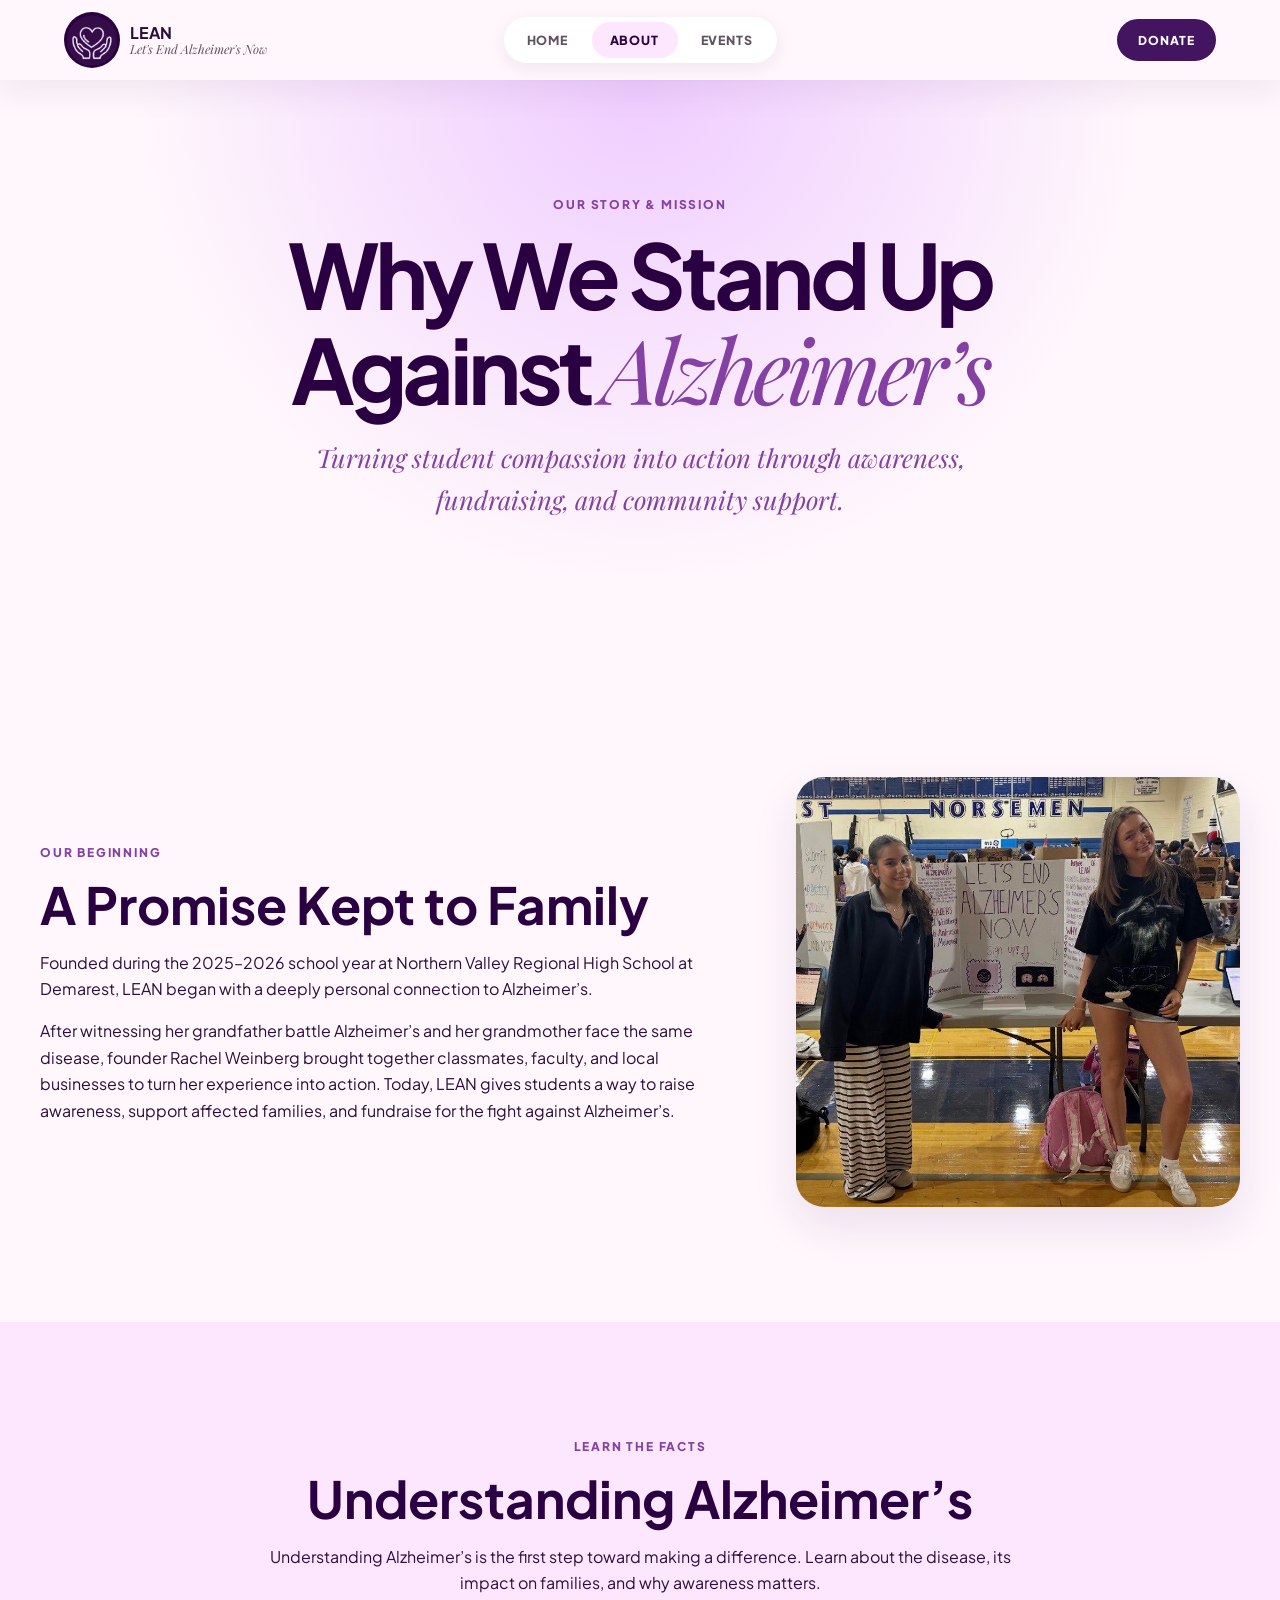
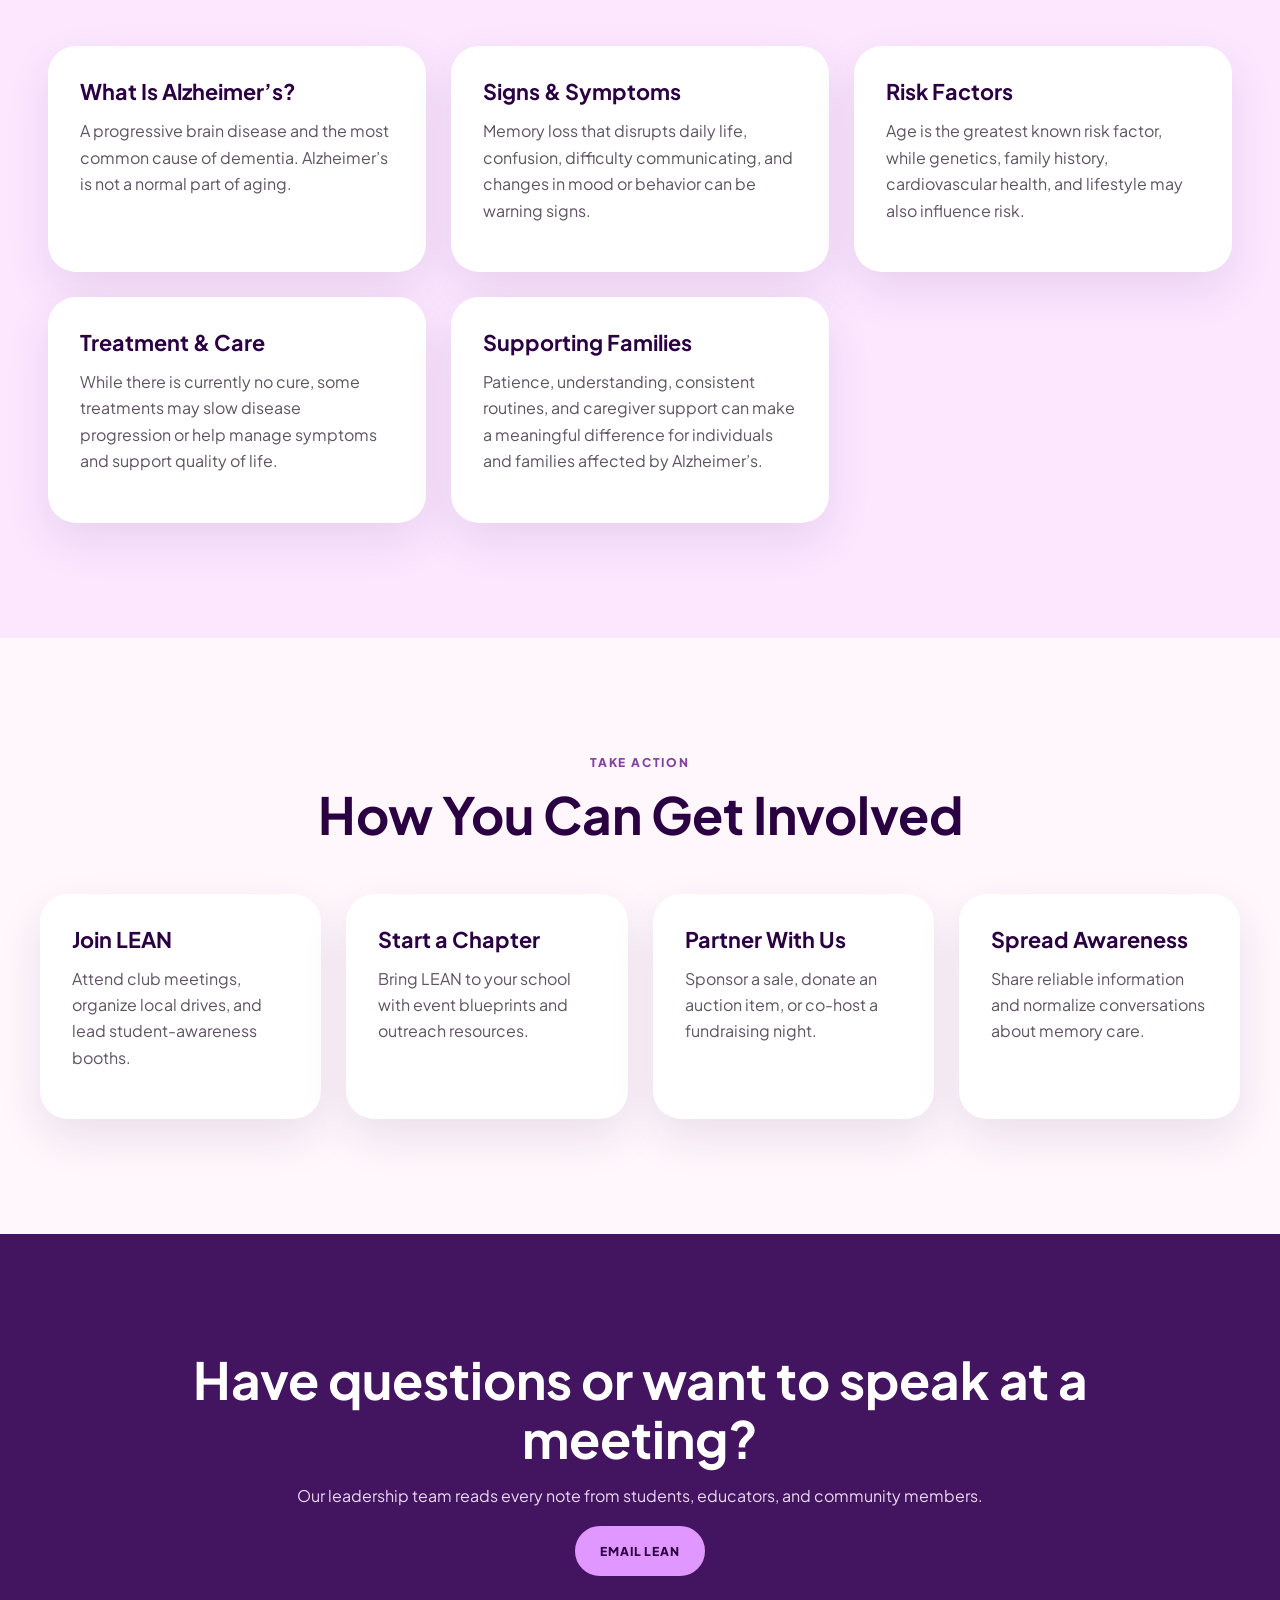
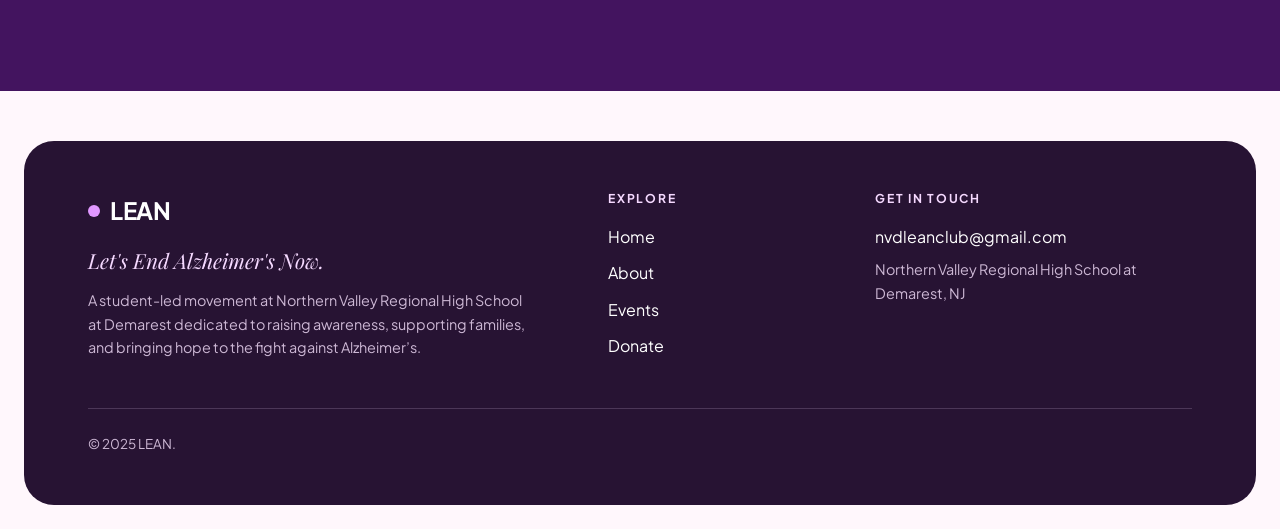
==== commit b136e7c4: "final?" ====
--- a/about.html
+++ b/about.html
@@ -81,18 +81,12 @@
 
       </div>
 
-      <aside class="quote-card">
-
-        <blockquote>
-          “Young people do not have to feel helpless. Compassion can become
-          action.”
-        </blockquote>
-
-        <p>
-          — LEAN Student Leadership
-        </p>
-
-      </aside>
+        <div class="beginning-image">
+          <img
+            src="images/aboutlean.jpg"
+            alt="LEAN students at the school club fair"
+          />
+        </div>
 
     </section>
 
--- a/styles.css
+++ b/styles.css
@@ -337,8 +337,7 @@
 
 .card,
 .highlight-card,
-.progress-card,
-.quote-card {
+.progress-card{
   padding: 32px;
   border-radius: 28px;
   background: var(--white);
@@ -394,14 +393,6 @@
   background: linear-gradient(90deg, var(--purple), var(--lavender));
 }
 
-.quote-card blockquote,
-blockquote {
-  margin: 0 0 16px;
-  color: var(--dark-purple);
-  font-family: "Playfair Display", serif;
-  font-size: 1.6rem;
-  font-style: italic;
-}
 
 .auction-feature {
   display: grid;
@@ -876,4 +867,19 @@
   .goal-number {
     min-height: 220px;
   }
+}
+
+.beginning-image img {
+  display: block;
+  width: 100%;
+  height: 430px;
+  border-radius: 28px;
+  object-fit: cover;
+  box-shadow: var(--shadow);
+}
+
+@media (max-width: 768px) {
+  .beginning-image img {
+    height: auto;
+  }
 }
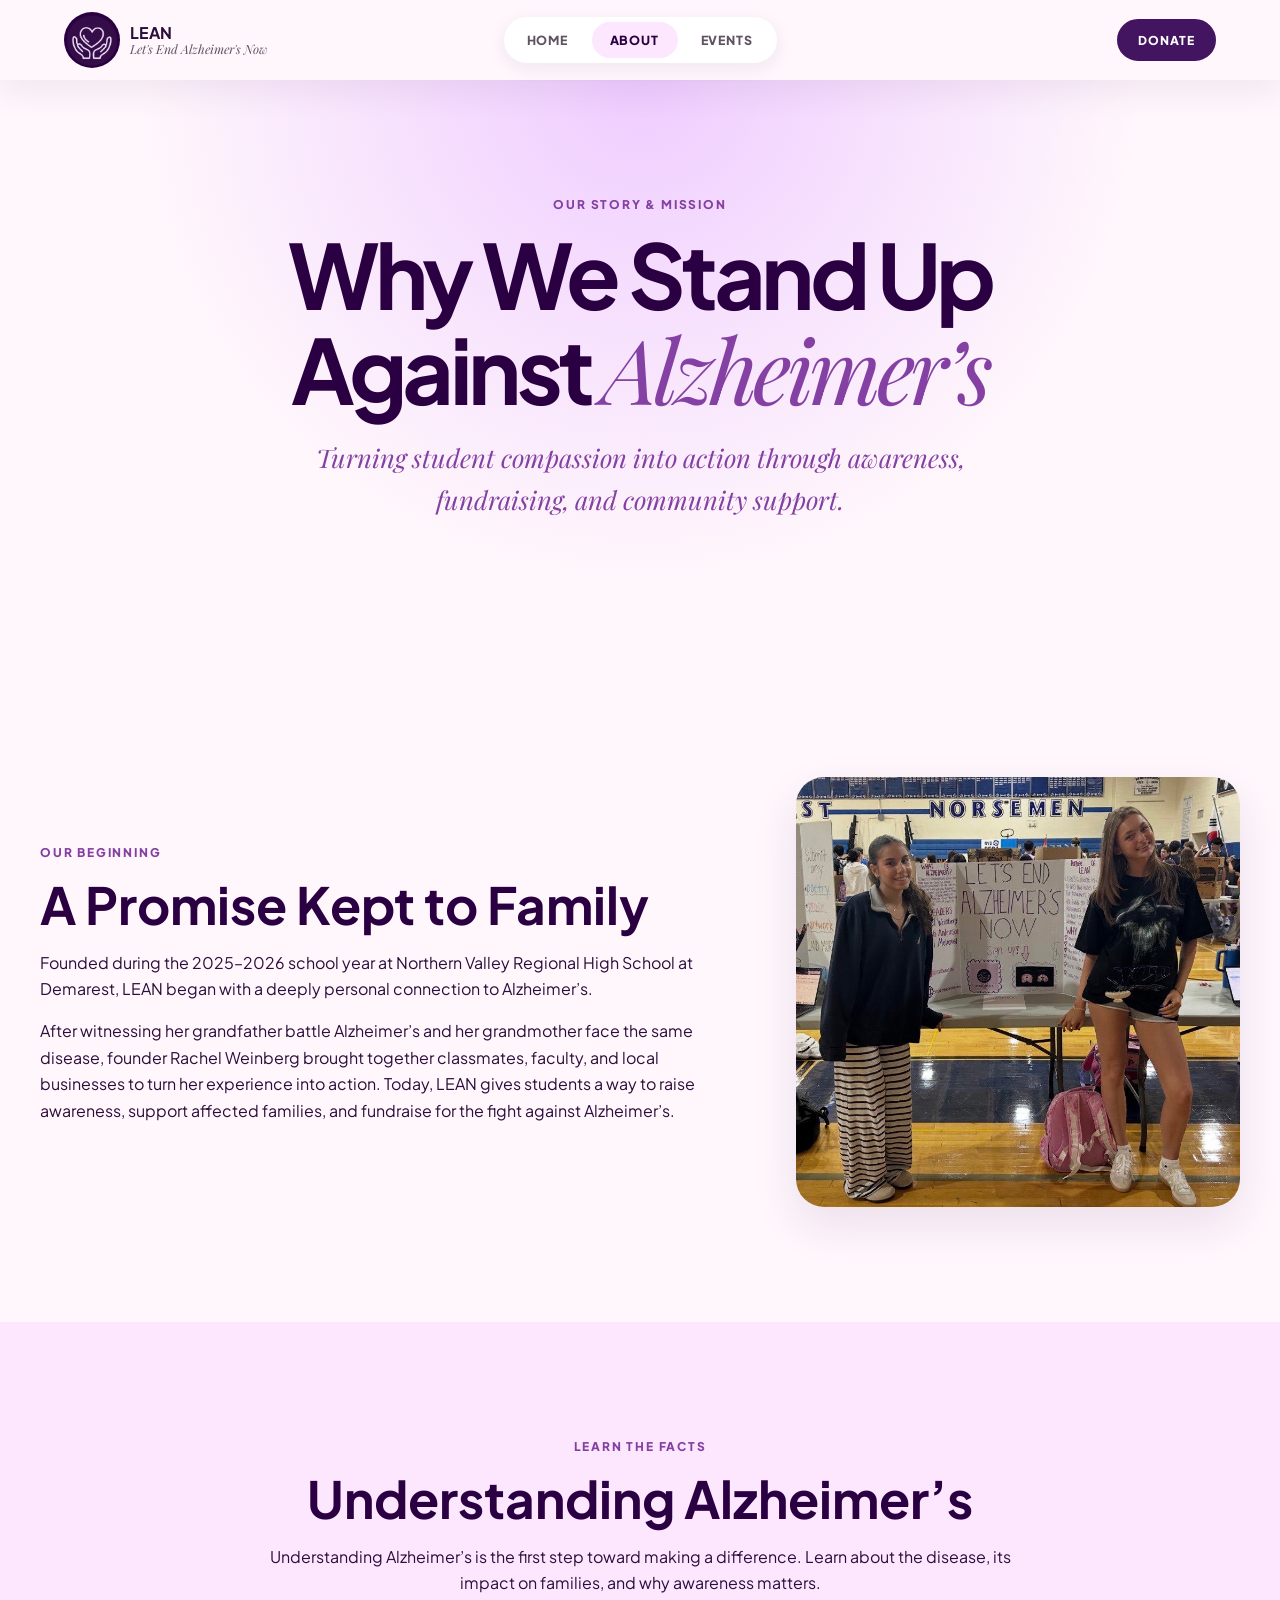
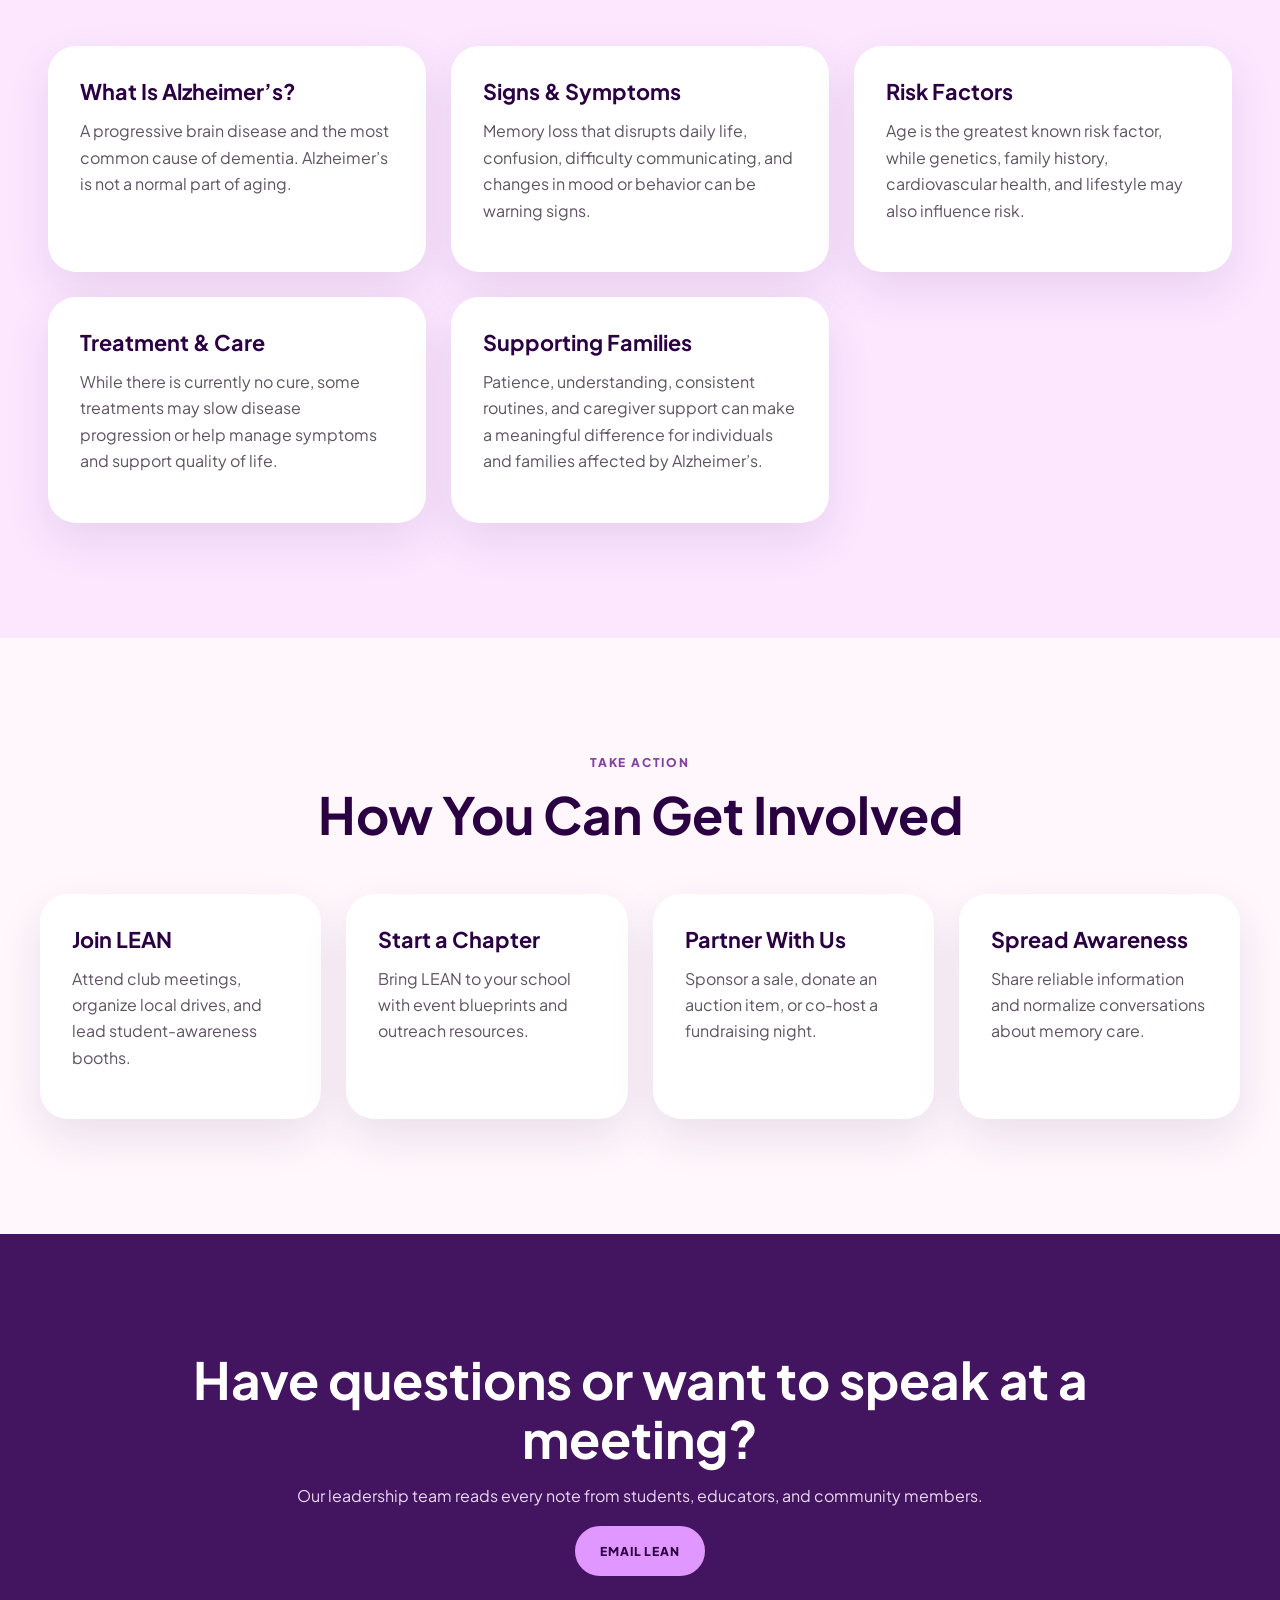
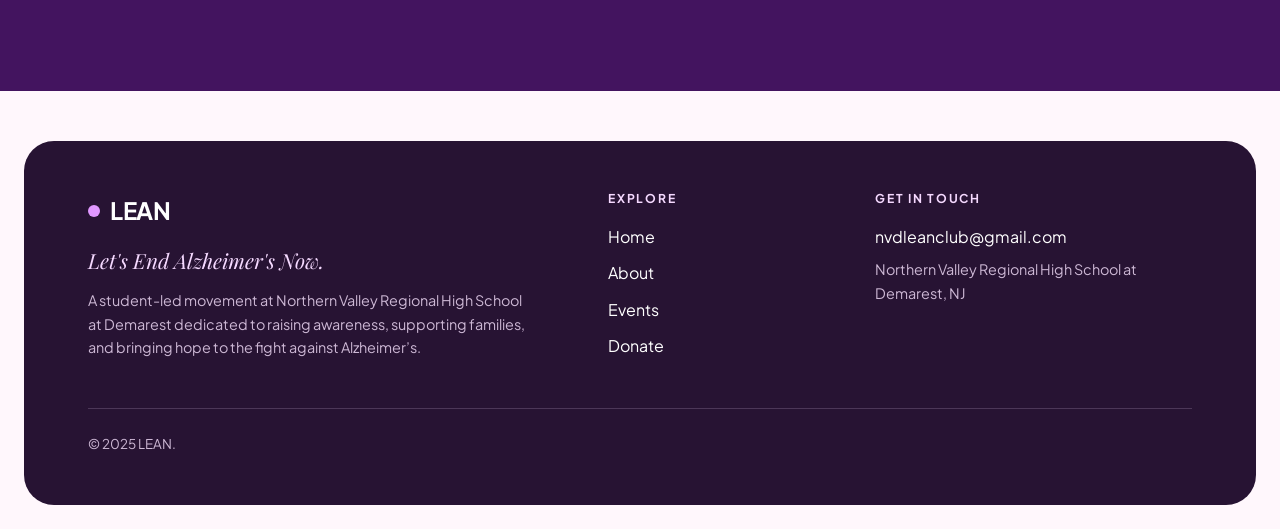
==== commit 1c5e114b: "Oct 15 FINAL" ====
--- a/about.html
+++ b/about.html
@@ -353,5 +353,7 @@
 
     </footer>
 
+<script src="animations.js"></script>
+
 </body>
 </html>
--- a/styles.css
+++ b/styles.css
@@ -882,4 +882,98 @@
   .beginning-image img {
     height: auto;
   }
-}+}
+
+
+@keyframes leanFadeUp {
+  from {
+    opacity: 0;
+    transform: translateY(30px);
+  }
+  to {
+    opacity: 1;
+    transform: translateY(0);
+  }
+}
+
+.page-hero .label {
+  animation: leanFadeUp 0.7s ease both;
+}
+
+.page-hero h1 {
+  animation: leanFadeUp 0.8s ease 0.15s both;
+}
+
+.page-hero p {
+  animation: leanFadeUp 0.8s ease 0.3s both;
+}
+
+.hero h1 {
+  animation: leanFadeUp 0.8s ease both;
+}
+
+.hero .subtitle,
+.hero .label {
+  animation: leanFadeUp 0.8s ease 0.15s both;
+}
+
+.hero p {
+  animation: leanFadeUp 0.8s ease 0.3s both;
+}
+
+.hero .button-row {
+  animation: leanFadeUp 0.8s ease 0.45s both;
+}
+
+.hero-graphic {
+  animation: leanFadeUp 1s ease 0.3s both;
+}
+
+.lean-reveal {
+  opacity: 0;
+  transform: translateY(15px);
+  transition: opacity 0.75s ease, transform 0.75s ease;
+}
+
+.lean-reveal.visible {
+  opacity: 1;
+  transform: translateY(0);
+}
+
+.highlight-card,
+.progress-card,
+.steps article,
+.goal-event,
+.auction-feature {
+  transition: transform 0.3s ease, box-shadow 0.3s ease;
+}
+
+.highlight-card:hover,
+.progress-card:hover,
+.steps article:hover,
+.goal-event:hover,
+.auction-feature:hover {
+  transform: translateY(-5px);
+  box-shadow: 0 15px 35px rgba(67, 20, 95, 0.14);
+}
+
+@media (prefers-reduced-motion: reduce) {
+  .page-hero .label,
+  .page-hero h1,
+  .page-hero p,
+  .hero h1,
+  .hero .subtitle,
+  .hero .label,
+  .hero p,
+  .hero .button-row,
+  .hero-graphic {
+    animation: none;
+  }
+
+  .lean-reveal,
+  .lean-reveal.visible {
+    opacity: 1;
+    transform: none;
+    transition: none;
+  }
+}
